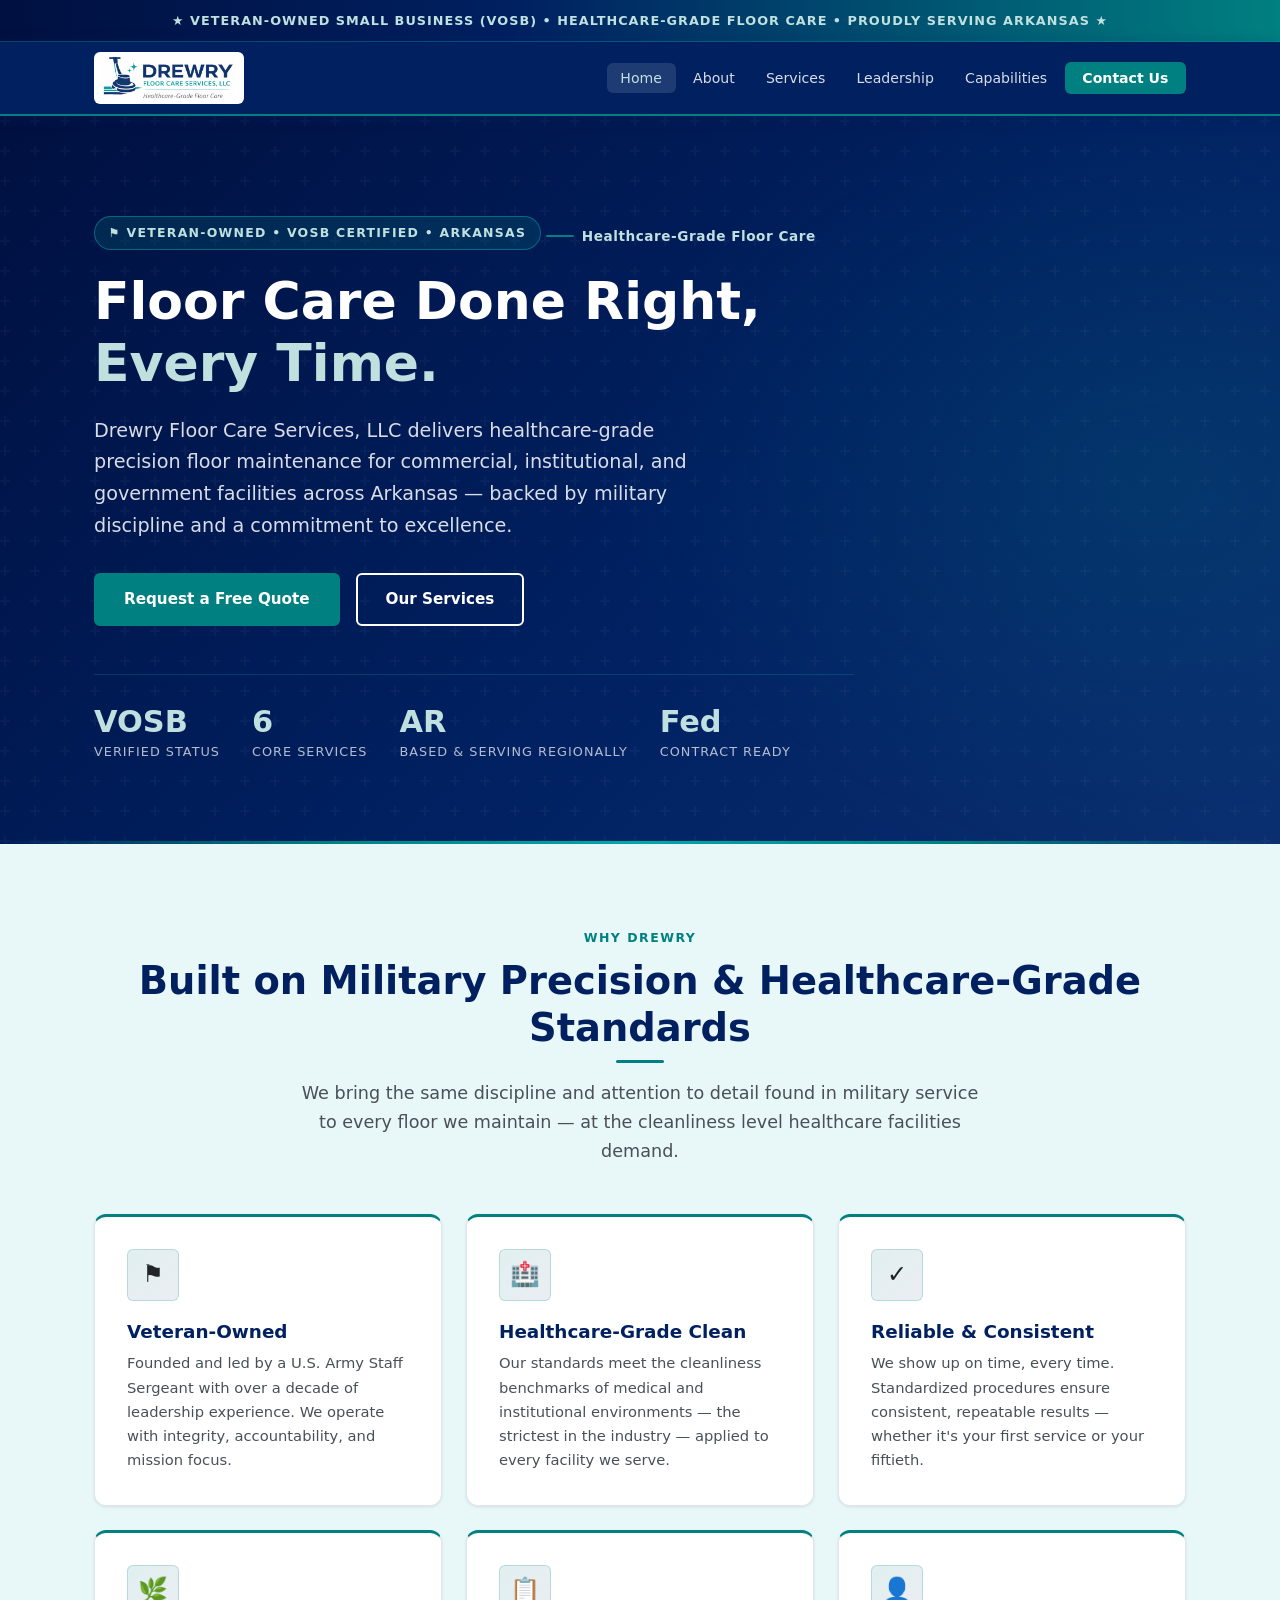
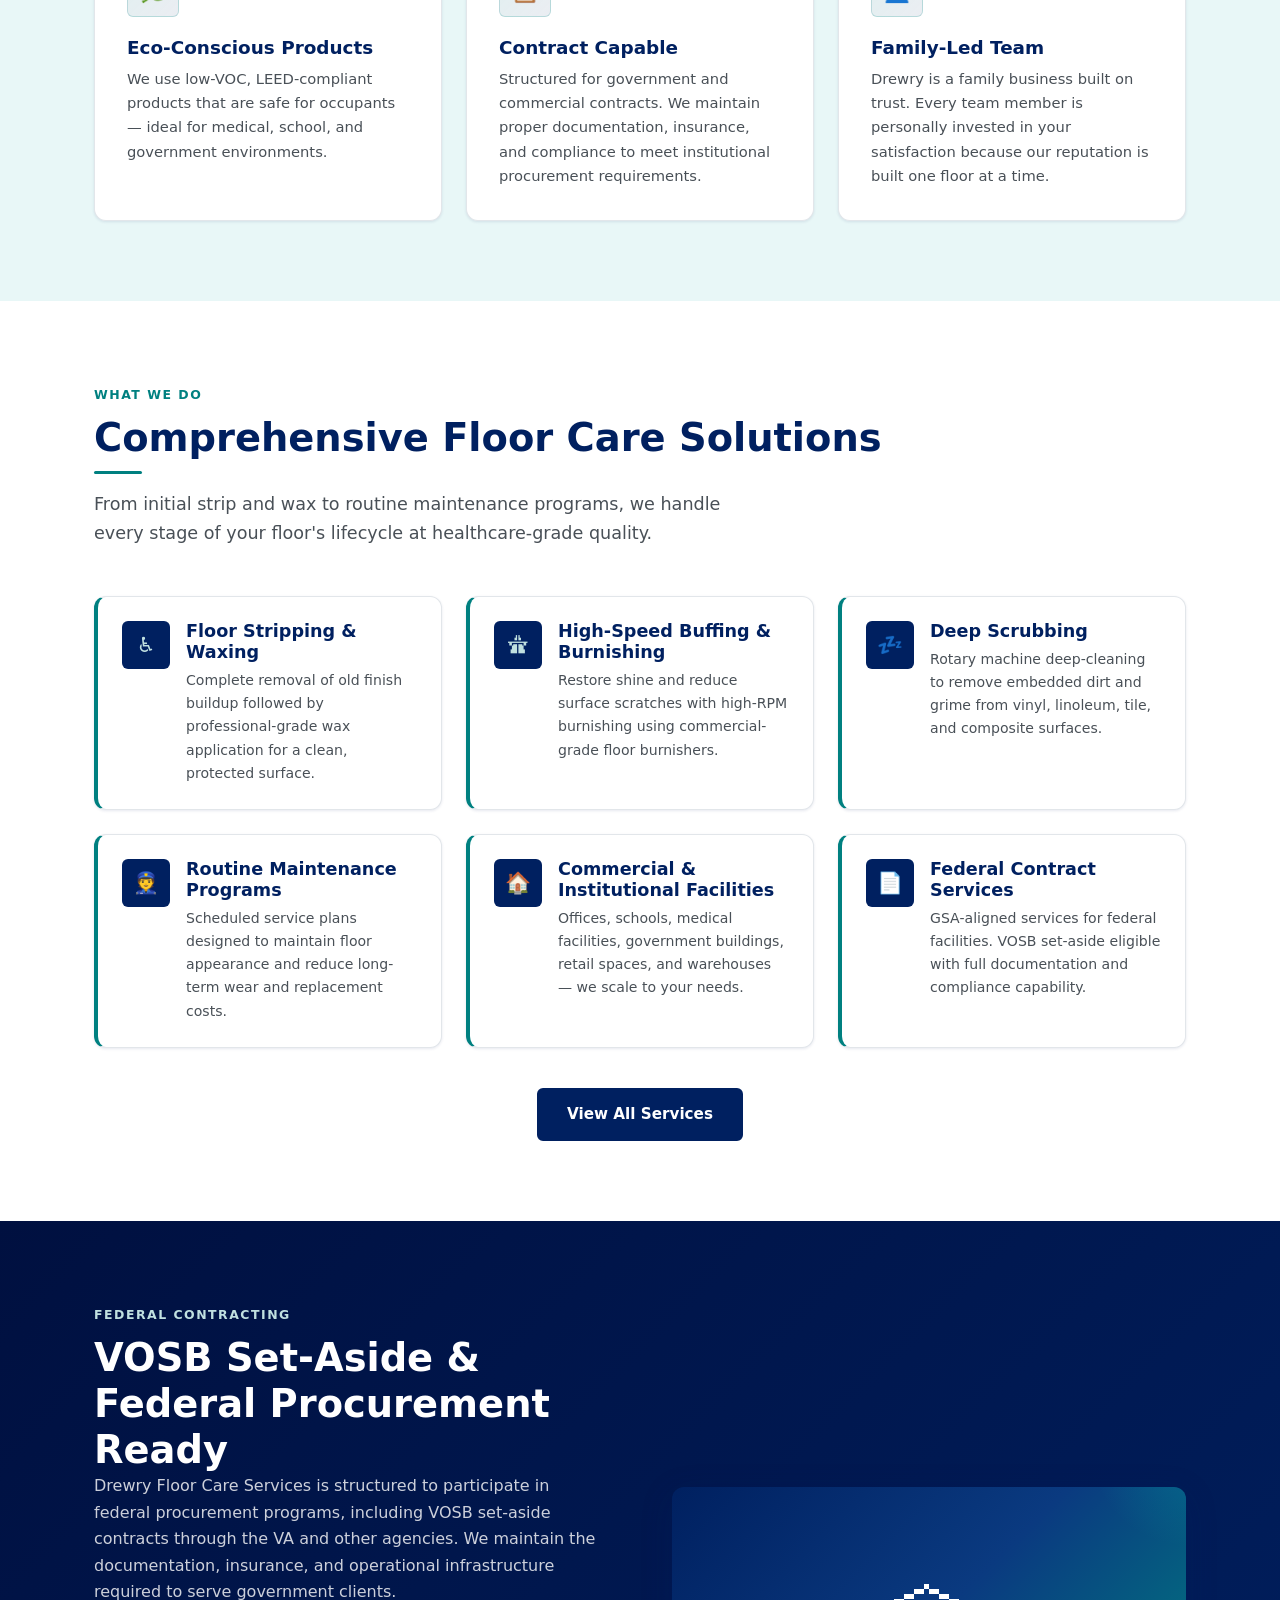
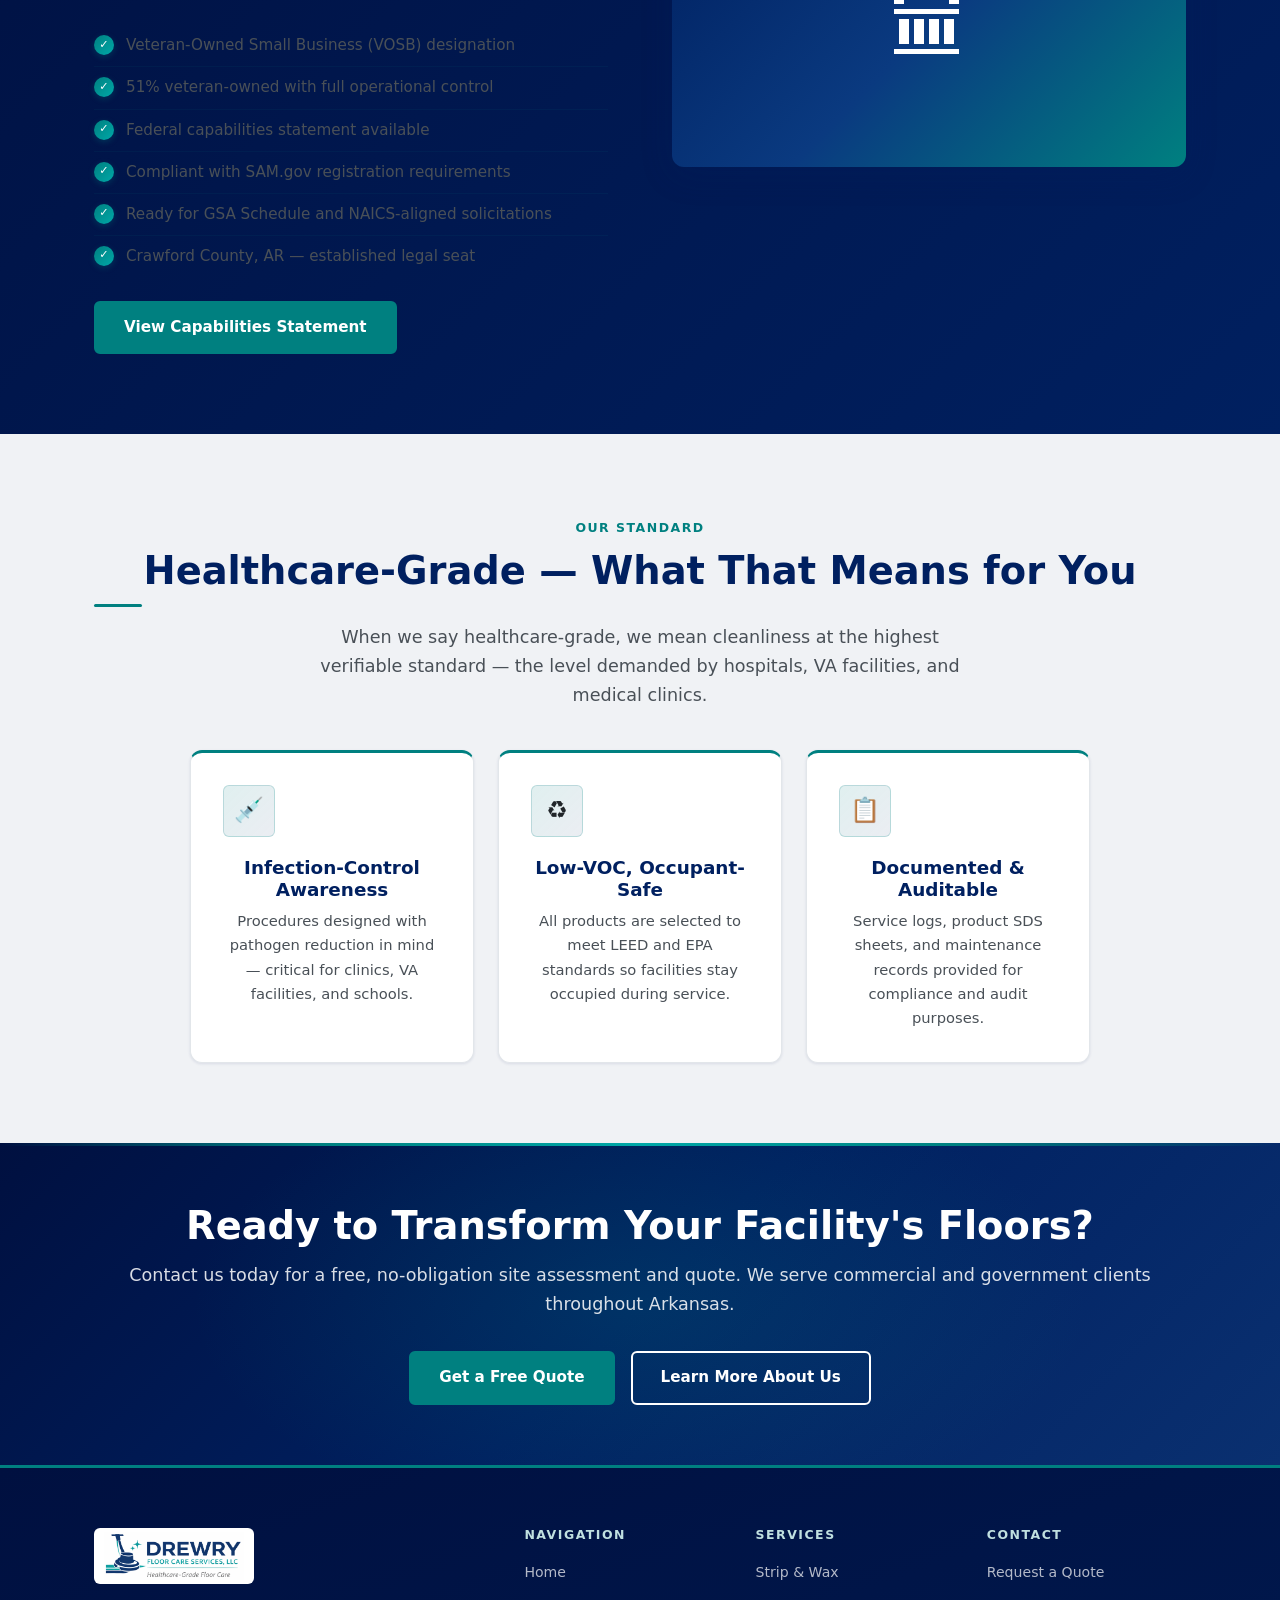
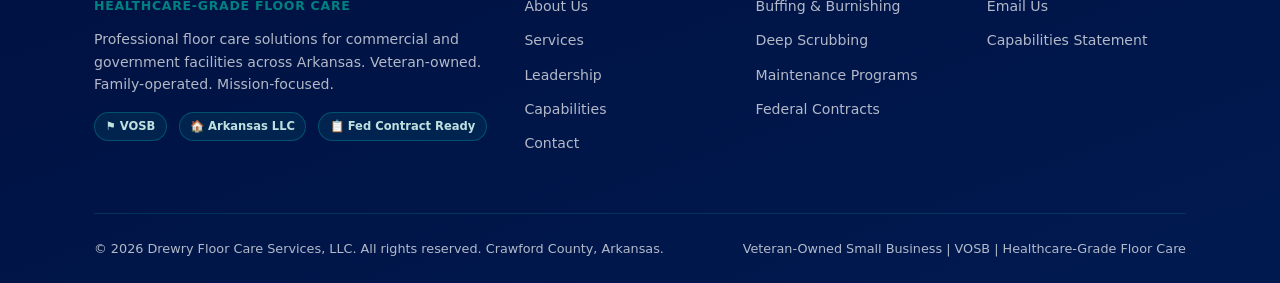
==== index.html @ 9839695a "Add files via upload" ====
<!DOCTYPE html>
<html lang="en">
<head>
  <meta charset="UTF-8" />
  <meta name="viewport" content="width=device-width, initial-scale=1.0" />
  <title>Drewry Floor Care Services, LLC — Healthcare-Grade Floor Care | Arkansas</title>
  <meta name="description" content="Drewry Floor Care Services, LLC provides healthcare-grade commercial floor care in Arkansas. Veteran-Owned Small Business (VOSB). Stripping, waxing, buffing, scrubbing, and more." />
  <meta name="keywords" content="floor care, floor cleaning, commercial floor care, Arkansas, VOSB, veteran owned, healthcare grade floor care, floor stripping, floor waxing, floor buffing" />
  <meta property="og:title" content="Drewry Floor Care Services, LLC — Healthcare-Grade Floor Care" />
  <meta property="og:description" content="Healthcare-grade floor care solutions for commercial and institutional facilities in Arkansas. Veteran-Owned Small Business." />
  <meta property="og:type" content="website" />
  <meta property="og:image" content="logo.png" />
  <link rel="stylesheet" href="styles.css" />
  <link rel="canonical" href="https://drewryfloorcare.github.io/" />
</head>
<body>

<!-- Veteran Strip -->
<div class="vet-strip">
  <p>&#9733; Veteran-Owned Small Business (VOSB) &bull; Healthcare-Grade Floor Care &bull; Proudly Serving Arkansas &#9733;</p>
</div>

<!-- Navigation -->
<nav id="navbar">
  <div class="container nav-inner">
    <a href="index.html" class="nav-brand">
      <img src="logo.png" alt="Drewry Floor Care Services, LLC" class="nav-logo"
           onerror="this.style.display='none'; this.nextElementSibling.style.display='flex';" />
      <span class="nav-brand-text" style="display:none;">
        <span class="brand-name">Drewry Floor Care Services</span>
        <span class="brand-sub">LLC</span>
      </span>
    </a>
    <button class="hamburger" id="hamburger" aria-label="Menu">
      <span></span><span></span><span></span>
    </button>
    <ul class="nav-links" id="nav-links">
      <li><a href="index.html" class="active">Home</a></li>
      <li><a href="about.html">About</a></li>
      <li><a href="services.html">Services</a></li>
      <li><a href="leadership.html">Leadership</a></li>
      <li><a href="capabilities.html">Capabilities</a></li>
      <li><a href="contact.html" class="nav-cta">Contact Us</a></li>
    </ul>
  </div>
</nav>

<!-- Hero -->
<section class="hero">
  <div class="container">
    <div class="hero-content">
      <div class="hero-badge">&#9873; Veteran-Owned &bull; VOSB Certified &bull; Arkansas</div>
      <div class="hero-tagline">Healthcare-Grade Floor Care</div>
      <h1>Floor Care Done Right,<br /><span>Every Time.</span></h1>
      <p class="lead">Drewry Floor Care Services, LLC delivers healthcare-grade precision floor maintenance for commercial, institutional, and government facilities across Arkansas — backed by military discipline and a commitment to excellence.</p>
      <div class="hero-actions">
        <a href="contact.html" class="btn btn-primary">Request a Free Quote</a>
        <a href="services.html" class="btn btn-outline">Our Services</a>
      </div>
      <div class="hero-stats">
        <div class="hero-stat"><strong>VOSB</strong><span>Verified Status</span></div>
        <div class="hero-stat"><strong>6</strong><span>Core Services</span></div>
        <div class="hero-stat"><strong>AR</strong><span>Based &amp; Serving Regionally</span></div>
        <div class="hero-stat"><strong>Fed</strong><span>Contract Ready</span></div>
      </div>
    </div>
  </div>
</section>

<!-- Why Choose Us -->
<section class="section-teal-wash">
  <div class="container">
    <div class="section-header centered">
      <span class="section-label">Why Drewry</span>
      <h2 class="section-title">Built on Military Precision &amp; Healthcare-Grade Standards</h2>
      <p class="section-intro">We bring the same discipline and attention to detail found in military service to every floor we maintain — at the cleanliness level healthcare facilities demand.</p>
    </div>
    <div class="card-grid card-grid-3">
      <div class="card">
        <div class="card-icon">&#9873;</div>
        <h3>Veteran-Owned</h3>
        <p>Founded and led by a U.S. Army Staff Sergeant with over a decade of leadership experience. We operate with integrity, accountability, and mission focus.</p>
      </div>
      <div class="card">
        <div class="card-icon">&#127973;</div>
        <h3>Healthcare-Grade Clean</h3>
        <p>Our standards meet the cleanliness benchmarks of medical and institutional environments — the strictest in the industry — applied to every facility we serve.</p>
      </div>
      <div class="card">
        <div class="card-icon">&#10003;</div>
        <h3>Reliable &amp; Consistent</h3>
        <p>We show up on time, every time. Standardized procedures ensure consistent, repeatable results — whether it's your first service or your fiftieth.</p>
      </div>
      <div class="card">
        <div class="card-icon">&#127807;</div>
        <h3>Eco-Conscious Products</h3>
        <p>We use low-VOC, LEED-compliant products that are safe for occupants — ideal for medical, school, and government environments.</p>
      </div>
      <div class="card">
        <div class="card-icon">&#128203;</div>
        <h3>Contract Capable</h3>
        <p>Structured for government and commercial contracts. We maintain proper documentation, insurance, and compliance to meet institutional procurement requirements.</p>
      </div>
      <div class="card">
        <div class="card-icon">&#128100;</div>
        <h3>Family-Led Team</h3>
        <p>Drewry is a family business built on trust. Every team member is personally invested in your satisfaction because our reputation is built one floor at a time.</p>
      </div>
    </div>
  </div>
</section>

<!-- Services Preview -->
<section>
  <div class="container">
    <div class="section-header">
      <span class="section-label">What We Do</span>
      <h2 class="section-title">Comprehensive Floor Care Solutions</h2>
      <p class="section-intro">From initial strip and wax to routine maintenance programs, we handle every stage of your floor's lifecycle at healthcare-grade quality.</p>
    </div>
    <div class="services-list">
      <div class="service-item">
        <div class="service-icon">&#9855;</div>
        <div class="service-body">
          <h4>Floor Stripping &amp; Waxing</h4>
          <p>Complete removal of old finish buildup followed by professional-grade wax application for a clean, protected surface.</p>
        </div>
      </div>
      <div class="service-item">
        <div class="service-icon">&#128739;</div>
        <div class="service-body">
          <h4>High-Speed Buffing &amp; Burnishing</h4>
          <p>Restore shine and reduce surface scratches with high-RPM burnishing using commercial-grade floor burnishers.</p>
        </div>
      </div>
      <div class="service-item">
        <div class="service-icon">&#128164;</div>
        <div class="service-body">
          <h4>Deep Scrubbing</h4>
          <p>Rotary machine deep-cleaning to remove embedded dirt and grime from vinyl, linoleum, tile, and composite surfaces.</p>
        </div>
      </div>
      <div class="service-item">
        <div class="service-icon">&#128110;</div>
        <div class="service-body">
          <h4>Routine Maintenance Programs</h4>
          <p>Scheduled service plans designed to maintain floor appearance and reduce long-term wear and replacement costs.</p>
        </div>
      </div>
      <div class="service-item">
        <div class="service-icon">&#127968;</div>
        <div class="service-body">
          <h4>Commercial &amp; Institutional Facilities</h4>
          <p>Offices, schools, medical facilities, government buildings, retail spaces, and warehouses — we scale to your needs.</p>
        </div>
      </div>
      <div class="service-item">
        <div class="service-icon">&#128196;</div>
        <div class="service-body">
          <h4>Federal Contract Services</h4>
          <p>GSA-aligned services for federal facilities. VOSB set-aside eligible with full documentation and compliance capability.</p>
        </div>
      </div>
    </div>
    <div style="text-align:center; margin-top: 2.5rem;">
      <a href="services.html" class="btn btn-navy">View All Services</a>
    </div>
  </div>
</section>

<!-- Feature: VOSB / Federal -->
<section class="section-dark">
  <div class="container">
    <div class="feature-row">
      <div>
        <span class="section-label">Federal Contracting</span>
        <h2>VOSB Set-Aside &amp; Federal Procurement Ready</h2>
        <p>Drewry Floor Care Services is structured to participate in federal procurement programs, including VOSB set-aside contracts through the VA and other agencies. We maintain the documentation, insurance, and operational infrastructure required to serve government clients.</p>
        <ul class="feature-list">
          <li>Veteran-Owned Small Business (VOSB) designation</li>
          <li>51% veteran-owned with full operational control</li>
          <li>Federal capabilities statement available</li>
          <li>Compliant with SAM.gov registration requirements</li>
          <li>Ready for GSA Schedule and NAICS-aligned solicitations</li>
          <li>Crawford County, AR — established legal seat</li>
        </ul>
        <div style="margin-top: 1.5rem;">
          <a href="capabilities.html" class="btn btn-primary">View Capabilities Statement</a>
        </div>
      </div>
      <div class="feature-visual">&#127963;</div>
    </div>
  </div>
</section>

<!-- Healthcare Badge Section -->
<section class="section-gray">
  <div class="container" style="text-align:center;">
    <span class="section-label">Our Standard</span>
    <h2 class="section-title" style="margin-bottom:1rem;">Healthcare-Grade — What That Means for You</h2>
    <p class="section-intro" style="margin:0 auto 2.5rem;">When we say healthcare-grade, we mean cleanliness at the highest verifiable standard — the level demanded by hospitals, VA facilities, and medical clinics.</p>
    <div class="card-grid card-grid-3" style="max-width:900px;margin:0 auto;">
      <div class="card">
        <div class="card-icon">&#128137;</div>
        <h3>Infection-Control Awareness</h3>
        <p>Procedures designed with pathogen reduction in mind — critical for clinics, VA facilities, and schools.</p>
      </div>
      <div class="card">
        <div class="card-icon">&#9851;</div>
        <h3>Low-VOC, Occupant-Safe</h3>
        <p>All products are selected to meet LEED and EPA standards so facilities stay occupied during service.</p>
      </div>
      <div class="card">
        <div class="card-icon">&#128203;</div>
        <h3>Documented &amp; Auditable</h3>
        <p>Service logs, product SDS sheets, and maintenance records provided for compliance and audit purposes.</p>
      </div>
    </div>
  </div>
</section>

<!-- Callout -->
<div class="callout">
  <div class="container">
    <h2>Ready to Transform Your Facility's Floors?</h2>
    <p>Contact us today for a free, no-obligation site assessment and quote. We serve commercial and government clients throughout Arkansas.</p>
    <div class="callout-actions">
      <a href="contact.html" class="btn btn-primary">Get a Free Quote</a>
      <a href="about.html" class="btn btn-outline">Learn More About Us</a>
    </div>
  </div>
</div>

<!-- Footer -->
<footer>
  <div class="container">
    <div class="footer-grid">
      <div class="footer-brand">
        <img src="logo.png" alt="Drewry Floor Care Services, LLC" style="height:56px;width:auto;background:#fff;border-radius:6px;padding:4px 10px;margin-bottom:.75rem;"
             onerror="this.style.display='none';" />
        <div class="footer-tagline">Healthcare-Grade Floor Care</div>
        <p>Professional floor care solutions for commercial and government facilities across Arkansas. Veteran-owned. Family-operated. Mission-focused.</p>
        <div style="margin-top:1rem;" class="footer-badges">
          <span class="footer-badge">&#9873; VOSB</span>
          <span class="footer-badge">&#127968; Arkansas LLC</span>
          <span class="footer-badge">&#128203; Fed Contract Ready</span>
        </div>
      </div>
      <div class="footer-col">
        <h4>Navigation</h4>
        <ul>
          <li><a href="index.html">Home</a></li>
          <li><a href="about.html">About Us</a></li>
          <li><a href="services.html">Services</a></li>
          <li><a href="leadership.html">Leadership</a></li>
          <li><a href="capabilities.html">Capabilities</a></li>
          <li><a href="contact.html">Contact</a></li>
        </ul>
      </div>
      <div class="footer-col">
        <h4>Services</h4>
        <ul>
          <li><a href="services.html">Strip &amp; Wax</a></li>
          <li><a href="services.html">Buffing &amp; Burnishing</a></li>
          <li><a href="services.html">Deep Scrubbing</a></li>
          <li><a href="services.html">Maintenance Programs</a></li>
          <li><a href="services.html">Federal Contracts</a></li>
        </ul>
      </div>
      <div class="footer-col">
        <h4>Contact</h4>
        <ul>
          <li><a href="contact.html">Request a Quote</a></li>
          <li><a href="contact.html">Email Us</a></li>
          <li><a href="capabilities.html">Capabilities Statement</a></li>
        </ul>
      </div>
    </div>
    <div class="footer-bottom">
      <span>&copy; 2026 Drewry Floor Care Services, LLC. All rights reserved. Crawford County, Arkansas.</span>
      <span>Veteran-Owned Small Business | VOSB | Healthcare-Grade Floor Care</span>
    </div>
  </div>
</footer>

<script>
  const hamburger = document.getElementById('hamburger');
  const navLinks  = document.getElementById('nav-links');
  hamburger.addEventListener('click', () => {
    hamburger.classList.toggle('open');
    navLinks.classList.toggle('open');
  });
</script>
</body>
</html>
---- styles.css ----
/* ============================================================
   Drewry Floor Care Services, LLC — Global Stylesheet
   Brand palette extracted from official logo:
     Primary Blue:  #002060  (dominant, 58.6%)
     Teal Accent:   #008080  (accent)
     Teal Bright:   #00a8a8  (highlights/hover)
     Light Teal:    #c0e0e0  (glow/background)
   GitHub Pages Ready
   ============================================================ */

/* ---------- Reset & Base ---------- */
*, *::before, *::after { box-sizing: border-box; margin: 0; padding: 0; }

:root {
  --blue:          #002060;
  --blue-dark:     #001040;
  --blue-mid:      #0a3280;
  --teal:          #008080;
  --teal-bright:   #00a8a8;
  --teal-light:    #c0e0e0;
  --teal-ultra:    #e8f7f7;
  --white:         #ffffff;
  --gray-50:       #f8f9fa;
  --gray-100:      #f0f2f5;
  --gray-200:      #e2e6ea;
  --gray-500:      #6c757d;
  --gray-700:      #495057;
  --gray-900:      #212529;
  --font-main:     'Segoe UI', system-ui, -apple-system, sans-serif;
  --shadow-sm:     0 1px 3px rgba(0,32,96,.10);
  --shadow-md:     0 4px 16px rgba(0,32,96,.14);
  --shadow-lg:     0 8px 32px rgba(0,32,96,.20);
  --shadow-teal:   0 4px 20px rgba(0,128,128,.25);
  --radius:        6px;
  --radius-lg:     12px;
  --transition:    .25s ease;
}

html { scroll-behavior: smooth; font-size: 16px; }

body {
  font-family: var(--font-main);
  color: var(--gray-900);
  background: var(--white);
  line-height: 1.65;
}

img { max-width: 100%; height: auto; display: block; }
a { color: var(--blue); text-decoration: none; transition: color var(--transition); }
a:hover { color: var(--teal); }
ul { list-style: none; }

.container {
  width: 100%;
  max-width: 1140px;
  margin: 0 auto;
  padding: 0 24px;
}

/* ---------- Typography ---------- */
h1, h2, h3, h4 { font-weight: 700; line-height: 1.2; color: var(--blue); }
h1 { font-size: clamp(2rem, 5vw, 3.25rem); }
h2 { font-size: clamp(1.6rem, 3.5vw, 2.4rem); }
h3 { font-size: clamp(1.15rem, 2.5vw, 1.5rem); }
h4 { font-size: 1.1rem; }
p  { margin-bottom: 1rem; }
p:last-child { margin-bottom: 0; }

.section-label {
  display: inline-block;
  font-size: .78rem;
  font-weight: 700;
  letter-spacing: .12em;
  text-transform: uppercase;
  color: var(--teal);
  margin-bottom: .6rem;
}
.section-title { margin-bottom: 1rem; }
.section-intro { font-size: 1.1rem; color: var(--gray-700); max-width: 680px; }

/* ---------- Buttons ---------- */
.btn {
  display: inline-flex;
  align-items: center;
  gap: .5rem;
  padding: .75rem 1.75rem;
  border-radius: var(--radius);
  font-size: .95rem;
  font-weight: 600;
  cursor: pointer;
  transition: background var(--transition), color var(--transition), transform var(--transition), box-shadow var(--transition);
  border: 2px solid transparent;
  text-decoration: none;
}
.btn-primary { background: var(--teal); color: var(--white); border-color: var(--teal); }
.btn-primary:hover { background: var(--teal-bright); color: var(--white); transform: translateY(-2px); box-shadow: var(--shadow-teal); }
.btn-outline { background: transparent; color: var(--white); border-color: var(--white); }
.btn-outline:hover { background: var(--white); color: var(--blue); transform: translateY(-2px); }
.btn-navy { background: var(--blue); color: var(--white); border-color: var(--blue); }
.btn-navy:hover { background: var(--blue-mid); color: var(--white); transform: translateY(-2px); box-shadow: var(--shadow-md); }

/* ---------- Navigation ---------- */
#navbar {
  position: sticky;
  top: 0;
  z-index: 1000;
  background: var(--blue);
  box-shadow: 0 2px 12px rgba(0,32,96,.35);
  border-bottom: 2px solid var(--teal);
}
.nav-inner {
  display: flex;
  align-items: center;
  justify-content: space-between;
  height: 72px;
  gap: 1.5rem;
}
.nav-brand { display: flex; align-items: center; flex-shrink: 0; text-decoration: none; }
.nav-logo {
  height: 52px;
  width: auto;
  object-fit: contain;
  display: block;
  background: #fff;
  border-radius: 6px;
  padding: 3px 8px;
}
.nav-brand-text { display: flex; flex-direction: column; line-height: 1.15; }
.nav-brand-text .brand-name { font-size: 1.05rem; font-weight: 700; color: var(--white); white-space: nowrap; }
.nav-brand-text .brand-sub { font-size: .68rem; font-weight: 600; letter-spacing: .1em; text-transform: uppercase; color: var(--teal-light); }

.nav-links { display: flex; align-items: center; gap: .25rem; }
.nav-links a {
  padding: .45rem .85rem;
  color: rgba(255,255,255,.85);
  font-size: .88rem;
  font-weight: 500;
  border-radius: var(--radius);
  transition: background var(--transition), color var(--transition);
  white-space: nowrap;
}
.nav-links a:hover, .nav-links a.active { color: var(--white); background: rgba(255,255,255,.12); }
.nav-links a.active { color: var(--teal-light); }

.nav-cta {
  padding: .5rem 1.1rem !important;
  background: var(--teal) !important;
  color: var(--white) !important;
  font-weight: 700 !important;
  border-radius: var(--radius) !important;
}
.nav-cta:hover { background: var(--teal-bright) !important; color: var(--white) !important; }

.hamburger { display: none; flex-direction: column; gap: 5px; cursor: pointer; padding: 8px; background: none; border: none; }
.hamburger span { display: block; width: 24px; height: 2px; background: var(--white); border-radius: 2px; transition: transform var(--transition), opacity var(--transition); }
.hamburger.open span:nth-child(1) { transform: translateY(7px) rotate(45deg); }
.hamburger.open span:nth-child(2) { opacity: 0; }
.hamburger.open span:nth-child(3) { transform: translateY(-7px) rotate(-45deg); }

/* ---------- Hero ---------- */
.hero {
  position: relative;
  background: linear-gradient(135deg, var(--blue-dark) 0%, var(--blue) 55%, #0a2d70 100%);
  color: var(--white);
  padding: 100px 0 80px;
  overflow: hidden;
}
.hero::before {
  content: '';
  position: absolute;
  inset: 0;
  background:
    radial-gradient(ellipse 60% 80% at 90% 50%, rgba(0,128,128,.18) 0%, transparent 70%),
    url("data:image/svg+xml,%3Csvg width='60' height='60' viewBox='0 0 60 60' xmlns='http://www.w3.org/2000/svg'%3E%3Cg fill='none' fill-rule='evenodd'%3E%3Cg fill='%23ffffff' fill-opacity='0.03'%3E%3Cpath d='M36 34v-4h-2v4h-4v2h4v4h2v-4h4v-2h-4zm0-30V0h-2v4h-4v2h4v4h2V6h4V4h-4zM6 34v-4H4v4H0v2h4v4h2v-4h4v-2H6zM6 4V0H4v4H0v2h4v4h2V6h4V4H6z'/%3E%3C/g%3E%3C/g%3E%3C/svg%3E");
  pointer-events: none;
}
.hero::after {
  content: '';
  position: absolute;
  bottom: 0; left: 0; right: 0;
  height: 3px;
  background: linear-gradient(90deg, transparent, var(--teal), var(--teal-bright), var(--teal), transparent);
}
.hero-content { position: relative; z-index: 1; max-width: 760px; }
.hero-badge {
  display: inline-flex;
  align-items: center;
  gap: .5rem;
  background: rgba(0,128,128,.2);
  border: 1px solid rgba(0,168,168,.5);
  color: var(--teal-light);
  font-size: .78rem;
  font-weight: 700;
  letter-spacing: .1em;
  text-transform: uppercase;
  padding: .35rem .85rem;
  border-radius: 100px;
  margin-bottom: 1.25rem;
}
.hero h1 { color: var(--white); margin-bottom: 1.25rem; }
.hero h1 span { color: var(--teal-light); }
.hero .lead { font-size: clamp(1rem, 2vw, 1.2rem); color: rgba(255,255,255,.85); max-width: 620px; margin-bottom: 2rem; }
.hero-tagline {
  display: inline-flex;
  align-items: center;
  gap: .5rem;
  font-size: .85rem;
  font-weight: 600;
  color: var(--teal-light);
  margin-bottom: 1.25rem;
  letter-spacing: .04em;
}
.hero-tagline::before { content: ''; display: inline-block; width: 28px; height: 2px; background: var(--teal); border-radius: 2px; }
.hero-actions { display: flex; flex-wrap: wrap; gap: 1rem; }
.hero-stats { display: flex; flex-wrap: wrap; gap: 2rem; margin-top: 3rem; padding-top: 2rem; border-top: 1px solid rgba(0,168,168,.25); }
.hero-stat strong { display: block; font-size: 1.9rem; font-weight: 800; color: var(--teal-light); line-height: 1; }
.hero-stat span { font-size: .8rem; color: rgba(255,255,255,.7); text-transform: uppercase; letter-spacing: .08em; }

/* ---------- Veteran Banner Strip ---------- */
.vet-strip {
  background: linear-gradient(90deg, var(--blue-dark), var(--blue) 40%, var(--teal) 100%);
  padding: 10px 0;
  text-align: center;
  border-bottom: 1px solid rgba(0,168,168,.4);
}
.vet-strip p { font-size: .8rem; font-weight: 700; letter-spacing: .08em; text-transform: uppercase; color: var(--teal-light); margin: 0; }

/* ---------- Sections ---------- */
section { padding: 80px 0; }

.section-dark { background: linear-gradient(135deg, var(--blue-dark) 0%, var(--blue) 100%); color: var(--white); }
.section-dark h2, .section-dark h3, .section-dark h4 { color: var(--white); }
.section-dark .section-intro { color: rgba(255,255,255,.8); }
.section-dark p { color: rgba(255,255,255,.8); }
.section-dark .section-label { color: var(--teal-light); }
.section-gray { background: var(--gray-100); }
.section-teal-wash { background: var(--teal-ultra); }

.section-header { margin-bottom: 3rem; }
.section-header.centered { text-align: center; }
.section-header.centered .section-intro { margin: 0 auto; }

.section-label + .section-title::after {
  content: '';
  display: block;
  width: 48px;
  height: 3px;
  background: var(--teal);
  border-radius: 2px;
  margin-top: .6rem;
}
.section-header.centered .section-label + .section-title::after { margin: .6rem auto 0; }

/* ---------- Cards ---------- */
.card-grid { display: grid; gap: 1.5rem; }
.card-grid-3 { grid-template-columns: repeat(auto-fit, minmax(280px, 1fr)); }
.card-grid-2 { grid-template-columns: repeat(auto-fit, minmax(340px, 1fr)); }
.card-grid-4 { grid-template-columns: repeat(auto-fit, minmax(220px, 1fr)); }

.card {
  background: var(--white);
  border-radius: var(--radius-lg);
  padding: 2rem;
  box-shadow: var(--shadow-sm);
  border: 1px solid var(--gray-200);
  border-top: 3px solid var(--teal);
  transition: transform var(--transition), box-shadow var(--transition);
}
.card:hover { transform: translateY(-4px); box-shadow: var(--shadow-md); }
.card-icon {
  width: 52px; height: 52px;
  background: linear-gradient(135deg, rgba(0,128,128,.12) 0%, rgba(0,32,96,.08) 100%);
  border: 1px solid rgba(0,128,128,.2);
  border-radius: var(--radius);
  display: flex; align-items: center; justify-content: center;
  margin-bottom: 1.25rem; font-size: 1.5rem;
}
.card h3 { margin-bottom: .5rem; font-size: 1.15rem; color: var(--blue); }
.card p { font-size: .92rem; color: var(--gray-700); }

/* ---------- Services List ---------- */
.services-list { display: grid; grid-template-columns: repeat(auto-fit, minmax(300px, 1fr)); gap: 1.5rem; }
.service-item {
  display: flex; gap: 1rem; padding: 1.5rem;
  background: var(--white); border-radius: var(--radius-lg);
  border: 1px solid var(--gray-200); border-left: 4px solid var(--teal);
  box-shadow: var(--shadow-sm);
  transition: transform var(--transition), box-shadow var(--transition);
}
.service-item:hover { transform: translateY(-3px); box-shadow: var(--shadow-md); }
.service-icon {
  flex-shrink: 0; width: 48px; height: 48px;
  background: var(--blue); border-radius: var(--radius);
  display: flex; align-items: center; justify-content: center;
  color: var(--teal-light); font-size: 1.3rem;
}
.service-body h4 { color: var(--blue); margin-bottom: .35rem; }
.service-body p { font-size: .88rem; color: var(--gray-700); margin: 0; }

/* ---------- Leadership ---------- */
.leader-card {
  background: var(--white); border-radius: var(--radius-lg); padding: 2rem;
  border: 1px solid var(--gray-200); border-top: 3px solid var(--teal);
  box-shadow: var(--shadow-sm); text-align: center;
  transition: transform var(--transition), box-shadow var(--transition);
}
.leader-card:hover { transform: translateY(-4px); box-shadow: var(--shadow-md); }
.leader-avatar {
  width: 96px; height: 96px;
  background: linear-gradient(135deg, var(--blue) 0%, var(--teal) 100%);
  border-radius: 50%; margin: 0 auto 1.25rem;
  display: flex; align-items: center; justify-content: center;
  font-size: 2rem; font-weight: 700; color: var(--teal-light);
  border: 3px solid var(--teal); box-shadow: 0 0 0 4px rgba(0,128,128,.15);
}
.leader-card h3 { margin-bottom: .25rem; color: var(--blue); }
.leader-title { font-size: .82rem; font-weight: 600; color: var(--teal); text-transform: uppercase; letter-spacing: .08em; margin-bottom: .75rem; }
.leader-card p { font-size: .9rem; color: var(--gray-700); text-align: left; }
.leader-tags { display: flex; flex-wrap: wrap; gap: .5rem; margin-top: 1rem; justify-content: center; }
.leader-tag {
  font-size: .72rem; font-weight: 600; padding: .25rem .65rem;
  background: rgba(0,128,128,.08); border: 1px solid rgba(0,128,128,.2);
  border-radius: 100px; color: var(--blue);
}

/* ---------- Feature Rows ---------- */
.feature-row { display: grid; grid-template-columns: 1fr 1fr; gap: 4rem; align-items: center; }
.feature-row.reverse { direction: rtl; }
.feature-row.reverse > * { direction: ltr; }
.feature-visual {
  background: linear-gradient(135deg, var(--blue) 0%, #0a3a80 50%, var(--teal) 100%);
  border-radius: var(--radius-lg); padding: 3rem;
  display: flex; align-items: center; justify-content: center;
  min-height: 280px; font-size: 5rem;
  box-shadow: var(--shadow-lg); position: relative; overflow: hidden;
}
.feature-visual::after {
  content: ''; position: absolute; top: -50%; right: -20%;
  width: 200px; height: 200px; border-radius: 50%;
  background: radial-gradient(circle, rgba(0,168,168,.3) 0%, transparent 70%);
}
.feature-list { list-style: none; margin-top: 1.25rem; }
.feature-list li {
  display: flex; align-items: flex-start; gap: .75rem;
  padding: .5rem 0; font-size: .95rem; color: var(--gray-700);
  border-bottom: 1px solid rgba(0,128,128,.08);
}
.feature-list li:last-child { border-bottom: none; }
.feature-list li::before {
  content: '✓'; flex-shrink: 0; width: 20px; height: 20px;
  background: linear-gradient(135deg, var(--teal), var(--teal-bright));
  color: var(--white); border-radius: 50%; font-size: .7rem; font-weight: 700;
  display: flex; align-items: center; justify-content: center;
  margin-top: 2px; box-shadow: 0 2px 6px rgba(0,128,128,.3);
}

/* ---------- Callout ---------- */
.callout {
  background: linear-gradient(135deg, var(--blue-dark) 0%, var(--blue) 50%, #0a3070 100%);
  color: var(--white); padding: 60px 0; text-align: center;
  position: relative; overflow: hidden;
}
.callout::before {
  content: ''; position: absolute; inset: 0;
  background: radial-gradient(ellipse 50% 100% at 50% 50%, rgba(0,128,128,.2) 0%, transparent 70%);
}
.callout::after {
  content: ''; position: absolute; top: 0; left: 0; right: 0; height: 3px;
  background: linear-gradient(90deg, transparent, var(--teal), var(--teal-bright), var(--teal), transparent);
}
.callout > .container { position: relative; z-index: 1; }
.callout h2 { color: var(--white); margin-bottom: .75rem; }
.callout p { color: rgba(255,255,255,.85); font-size: 1.1rem; margin-bottom: 2rem; }
.callout-actions { display: flex; gap: 1rem; justify-content: center; flex-wrap: wrap; }

/* ---------- Capabilities ---------- */
.cap-section {
  background: var(--white); border: 1px solid var(--gray-200);
  border-radius: var(--radius-lg); padding: 2rem; margin-bottom: 1.5rem;
}
.cap-section h3 { color: var(--blue); border-bottom: 2px solid var(--teal); padding-bottom: .5rem; margin-bottom: 1rem; }
.cap-table { width: 100%; border-collapse: collapse; font-size: .92rem; }
.cap-table th { background: var(--blue); color: var(--white); padding: .6rem 1rem; text-align: left; font-size: .8rem; letter-spacing: .06em; text-transform: uppercase; }
.cap-table td { padding: .65rem 1rem; border-bottom: 1px solid var(--gray-200); color: var(--gray-700); }
.cap-table tr:last-child td { border-bottom: none; }
.cap-table tr:nth-child(even) td { background: rgba(0,128,128,.04); }

/* ---------- Contact ---------- */
.contact-grid { display: grid; grid-template-columns: 1fr 1.6fr; gap: 3rem; align-items: start; }
.contact-info-block {
  background: linear-gradient(160deg, var(--blue) 0%, #0a3580 100%);
  color: var(--white); border-radius: var(--radius-lg); padding: 2.5rem; border-top: 4px solid var(--teal);
}
.contact-info-block h3 { color: var(--white); margin-bottom: 1.5rem; }
.contact-item { display: flex; gap: 1rem; margin-bottom: 1.5rem; align-items: flex-start; }
.contact-item-icon {
  width: 40px; height: 40px; background: rgba(0,128,128,.2);
  border: 1px solid rgba(0,168,168,.4); border-radius: var(--radius);
  display: flex; align-items: center; justify-content: center; font-size: 1.1rem; flex-shrink: 0;
}
.contact-item-body strong { display: block; color: var(--teal-light); font-size: .8rem; letter-spacing: .08em; text-transform: uppercase; margin-bottom: .2rem; }
.contact-item-body span { font-size: .95rem; color: rgba(255,255,255,.85); }
.contact-form {
  background: var(--white); border: 1px solid var(--gray-200);
  border-top: 4px solid var(--teal); border-radius: var(--radius-lg);
  padding: 2.5rem; box-shadow: var(--shadow-sm);
}
.contact-form h3 { margin-bottom: 1.5rem; color: var(--blue); }
.form-group { margin-bottom: 1.25rem; }
.form-row { display: grid; grid-template-columns: 1fr 1fr; gap: 1rem; }
.form-group label { display: block; font-size: .85rem; font-weight: 600; color: var(--blue); margin-bottom: .4rem; }
.form-group input, .form-group select, .form-group textarea {
  width: 100%; padding: .75rem 1rem; border: 1px solid var(--gray-200);
  border-radius: var(--radius); font-family: var(--font-main); font-size: .95rem;
  color: var(--gray-900); background: var(--gray-50);
  transition: border-color var(--transition), box-shadow var(--transition); outline: none;
}
.form-group input:focus, .form-group select:focus, .form-group textarea:focus {
  border-color: var(--teal); box-shadow: 0 0 0 3px rgba(0,128,128,.12); background: var(--white);
}
.form-group textarea { resize: vertical; min-height: 120px; }

/* ---------- Footer ---------- */
footer {
  background: linear-gradient(160deg, var(--blue-dark) 0%, #001a50 100%);
  color: rgba(255,255,255,.7); padding: 60px 0 24px; border-top: 3px solid var(--teal);
}
.footer-grid { display: grid; grid-template-columns: 2fr 1fr 1fr 1fr; gap: 2rem; margin-bottom: 3rem; }
.footer-brand .brand-name { font-size: 1.05rem; font-weight: 700; color: var(--white); }
.footer-brand .brand-sub { font-size: .7rem; font-weight: 600; letter-spacing: .1em; text-transform: uppercase; color: var(--teal-light); margin-bottom: .75rem; }
.footer-tagline { font-size: .78rem; color: var(--teal); font-weight: 600; letter-spacing: .06em; text-transform: uppercase; margin-bottom: .5rem; }
.footer-brand p { font-size: .88rem; line-height: 1.6; margin-top: .75rem; }
.footer-col h4 { font-size: .78rem; font-weight: 700; letter-spacing: .12em; text-transform: uppercase; color: var(--teal-light); margin-bottom: 1rem; }
.footer-col ul li { margin-bottom: .5rem; }
.footer-col ul li a { font-size: .88rem; color: rgba(255,255,255,.7); }
.footer-col ul li a:hover { color: var(--teal-light); }
.footer-bottom {
  display: flex; justify-content: space-between; align-items: center;
  padding-top: 1.5rem; border-top: 1px solid rgba(0,168,168,.2);
  font-size: .8rem; flex-wrap: wrap; gap: .5rem;
}
.footer-badges { display: flex; gap: .75rem; flex-wrap: wrap; }
.footer-badge {
  display: inline-flex; align-items: center; gap: .35rem;
  font-size: .72rem; font-weight: 600; padding: .25rem .65rem;
  background: rgba(0,128,128,.15); border: 1px solid rgba(0,168,168,.35);
  border-radius: 100px; color: var(--teal-light);
}

/* ---------- Page Hero ---------- */
.page-hero {
  background: linear-gradient(135deg, var(--blue-dark) 0%, var(--blue) 60%, #0a3580 100%);
  color: var(--white); padding: 64px 0; position: relative; overflow: hidden;
}
.page-hero::after {
  content: ''; position: absolute; bottom: 0; left: 0; right: 0; height: 3px;
  background: linear-gradient(90deg, transparent, var(--teal), var(--teal-bright), var(--teal), transparent);
}
.page-hero h1 { color: var(--white); margin-bottom: .5rem; }
.page-hero p { color: rgba(255,255,255,.82); font-size: 1.1rem; max-width: 600px; }
.breadcrumb { display: flex; gap: .5rem; align-items: center; font-size: .8rem; color: rgba(255,255,255,.6); margin-bottom: 1rem; }
.breadcrumb a { color: var(--teal-light); }
.breadcrumb span { color: rgba(255,255,255,.4); }

/* ---------- Values Grid ---------- */
.values-grid { display: grid; grid-template-columns: repeat(auto-fit, minmax(200px, 1fr)); gap: 1.5rem; margin-top: 2rem; }
.value-card {
  text-align: center; padding: 2rem 1.5rem;
  background: rgba(255,255,255,.06); border: 1px solid rgba(0,168,168,.2);
  border-top: 2px solid var(--teal); border-radius: var(--radius-lg);
  transition: transform var(--transition), background var(--transition);
}
.value-card:hover { transform: translateY(-4px); background: rgba(0,128,128,.1); }
.value-icon { font-size: 2.2rem; margin-bottom: .75rem; }
.value-card h4 { color: var(--teal-light); margin-bottom: .5rem; }
.value-card p { font-size: .88rem; color: rgba(255,255,255,.75); margin: 0; }

/* ---------- Highlight Box ---------- */
.highlight-box {
  background: linear-gradient(135deg, rgba(0,128,128,.07) 0%, rgba(0,32,96,.05) 100%);
  border: 1px solid rgba(0,128,128,.25); border-left: 4px solid var(--teal);
  border-radius: var(--radius); padding: 1.25rem 1.5rem; margin: 1.5rem 0;
}
.highlight-box p { margin: 0; font-size: .95rem; color: var(--gray-700); }

/* ---------- Accordion ---------- */
.accordion { border: 1px solid var(--gray-200); border-radius: var(--radius-lg); overflow: hidden; }
.accordion-item { border-bottom: 1px solid var(--gray-200); }
.accordion-item:last-child { border-bottom: none; }
.accordion-btn {
  width: 100%; text-align: left; padding: 1.1rem 1.5rem;
  font-size: .95rem; font-weight: 600; color: var(--blue);
  background: var(--white); border: none; cursor: pointer;
  display: flex; justify-content: space-between; align-items: center;
  transition: background var(--transition);
}
.accordion-btn:hover { background: var(--teal-ultra); }
.accordion-btn::after { content: '+'; font-size: 1.3rem; font-weight: 300; color: var(--teal); transition: transform var(--transition); }
.accordion-btn.open::after { transform: rotate(45deg); }
.accordion-body { padding: 0 1.5rem; max-height: 0; overflow: hidden; transition: max-height .35s ease, padding .35s ease; font-size: .92rem; color: var(--gray-700); }
.accordion-body.open { max-height: 300px; padding: 1rem 1.5rem 1.25rem; }

/* ---------- Healthcare Badge ---------- */
.hc-badge {
  display: inline-flex; align-items: center; gap: .5rem;
  background: var(--teal); color: var(--white);
  font-size: .75rem; font-weight: 700; letter-spacing: .08em; text-transform: uppercase;
  padding: .3rem .85rem; border-radius: 100px; box-shadow: var(--shadow-teal);
}

/* ---------- Print Styles ---------- */
@media print {
  #navbar, footer, .vet-strip, .callout, .page-hero { display: none !important; }
  body { font-size: 11pt; }
  .cap-section { border: 1px solid #ccc; }
}

/* ---------- Responsive ---------- */
@media (max-width: 900px) {
  .feature-row { grid-template-columns: 1fr; gap: 2rem; }
  .feature-row.reverse { direction: ltr; }
  .contact-grid { grid-template-columns: 1fr; }
  .footer-grid { grid-template-columns: 1fr 1fr; }
  .footer-brand { grid-column: 1 / -1; }
}

@media (max-width: 700px) {
  .nav-links {
    display: none; position: absolute; top: 74px; left: 0; right: 0;
    background: var(--blue-dark); border-top: 2px solid var(--teal);
    flex-direction: column; padding: 1rem; gap: .25rem;
  }
  .nav-links.open { display: flex; }
  .hamburger { display: flex; }
  .form-row { grid-template-columns: 1fr; }
  .footer-grid { grid-template-columns: 1fr; }
  .hero { padding: 60px 0 50px; }
  section { padding: 56px 0; }
  .hero-stats { gap: 1.25rem; }
  .nav-logo { height: 42px; }
}
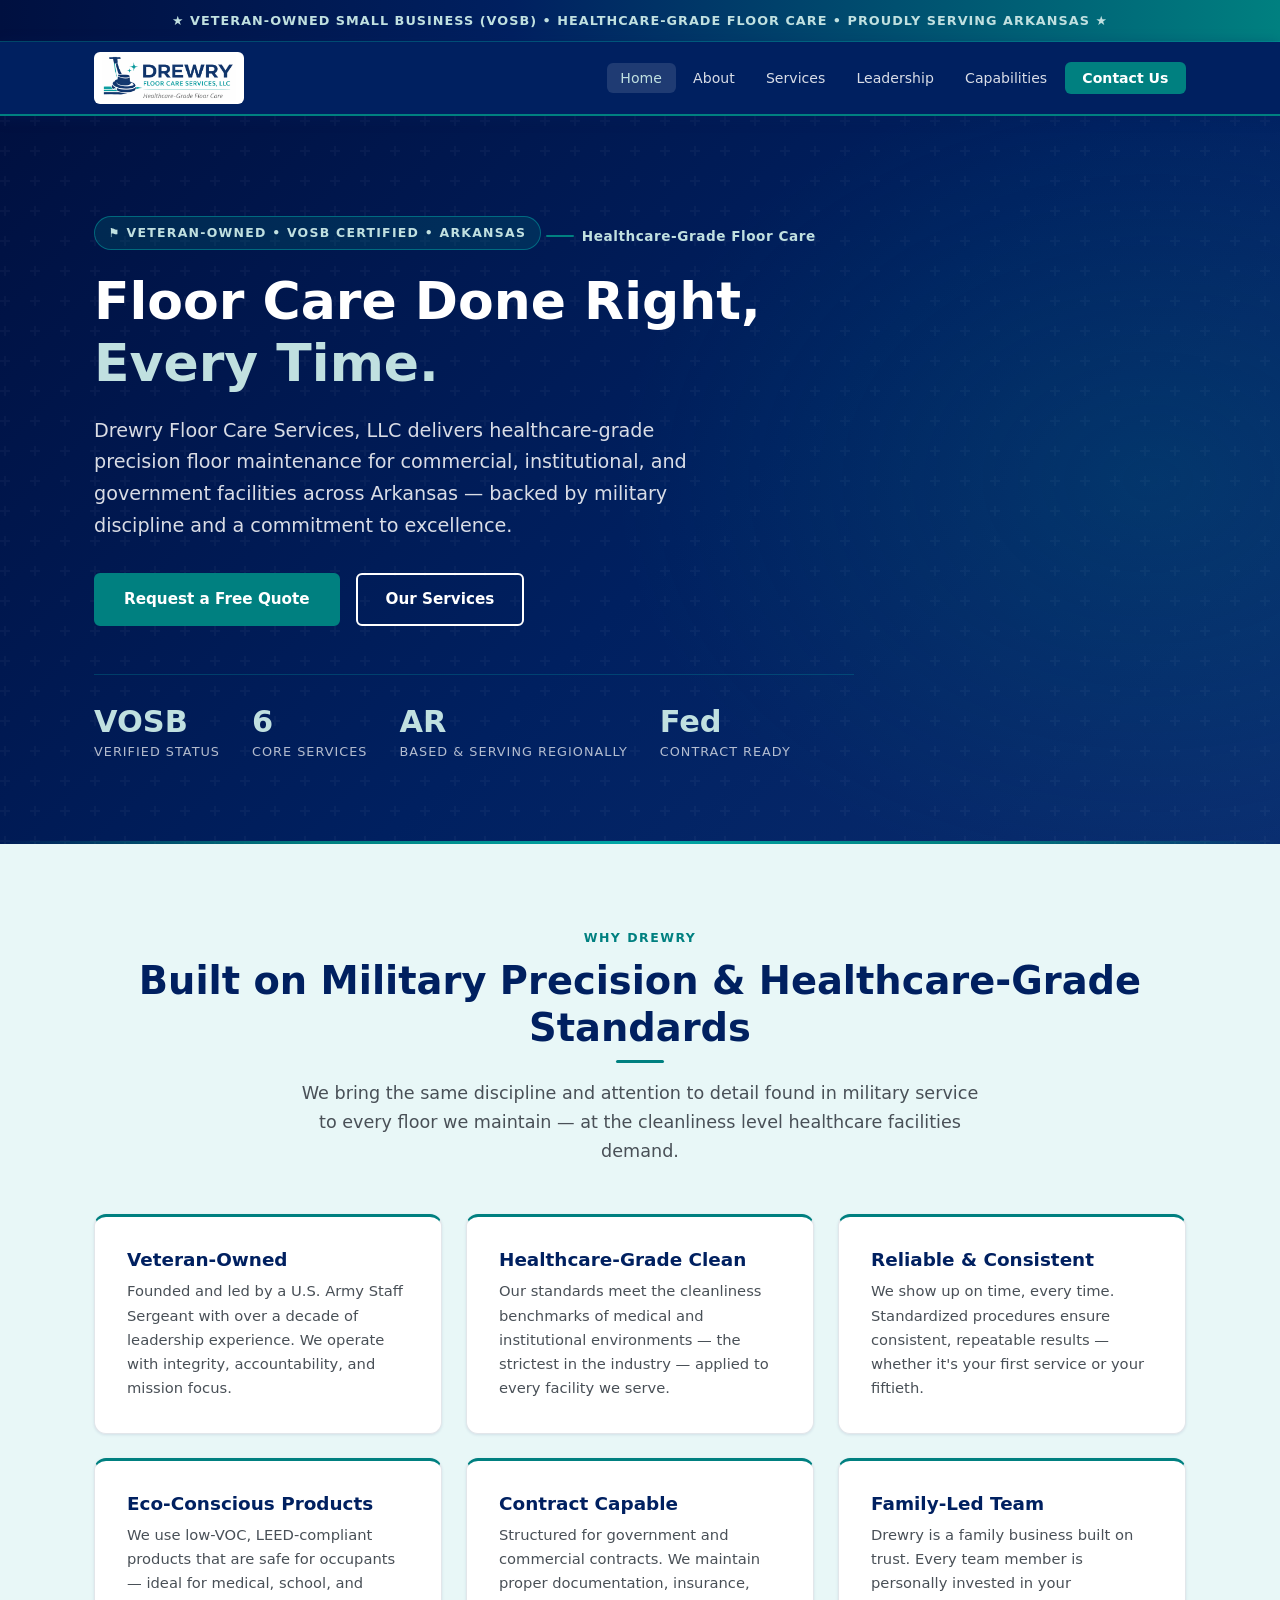
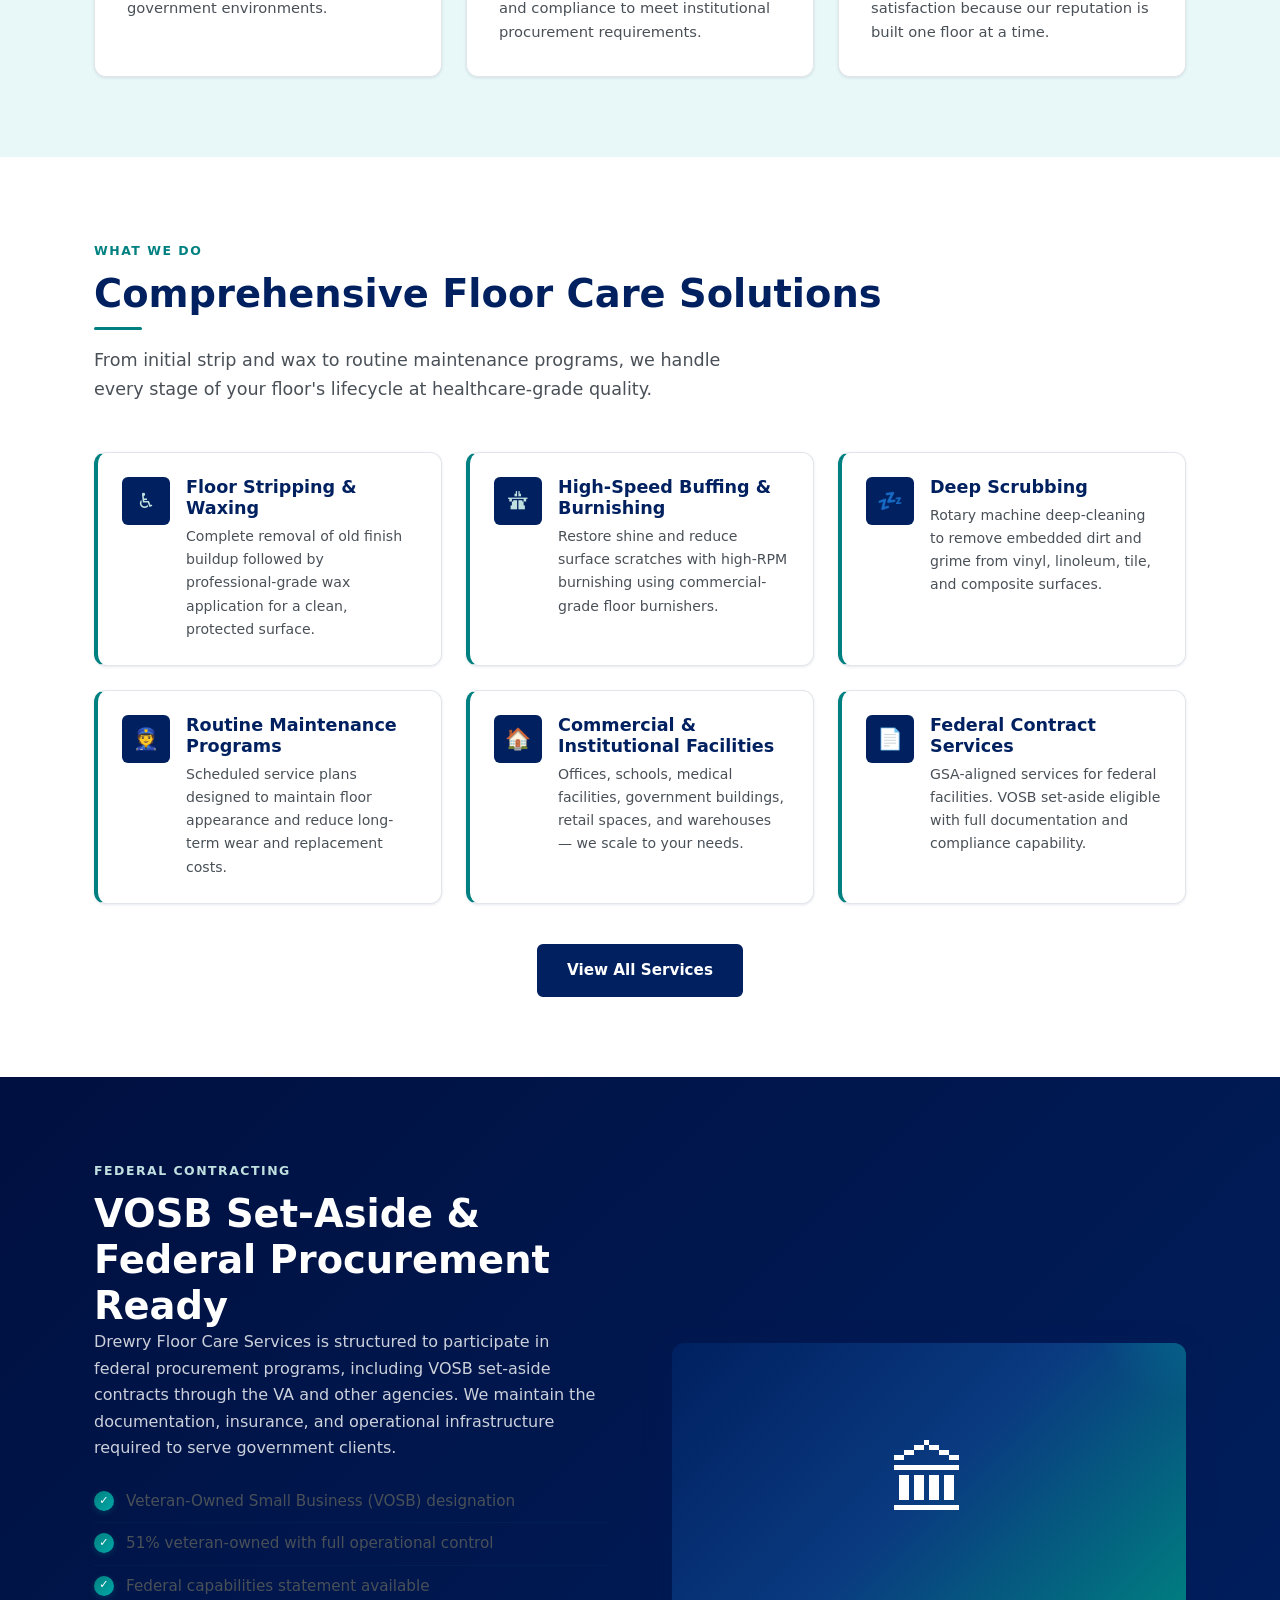
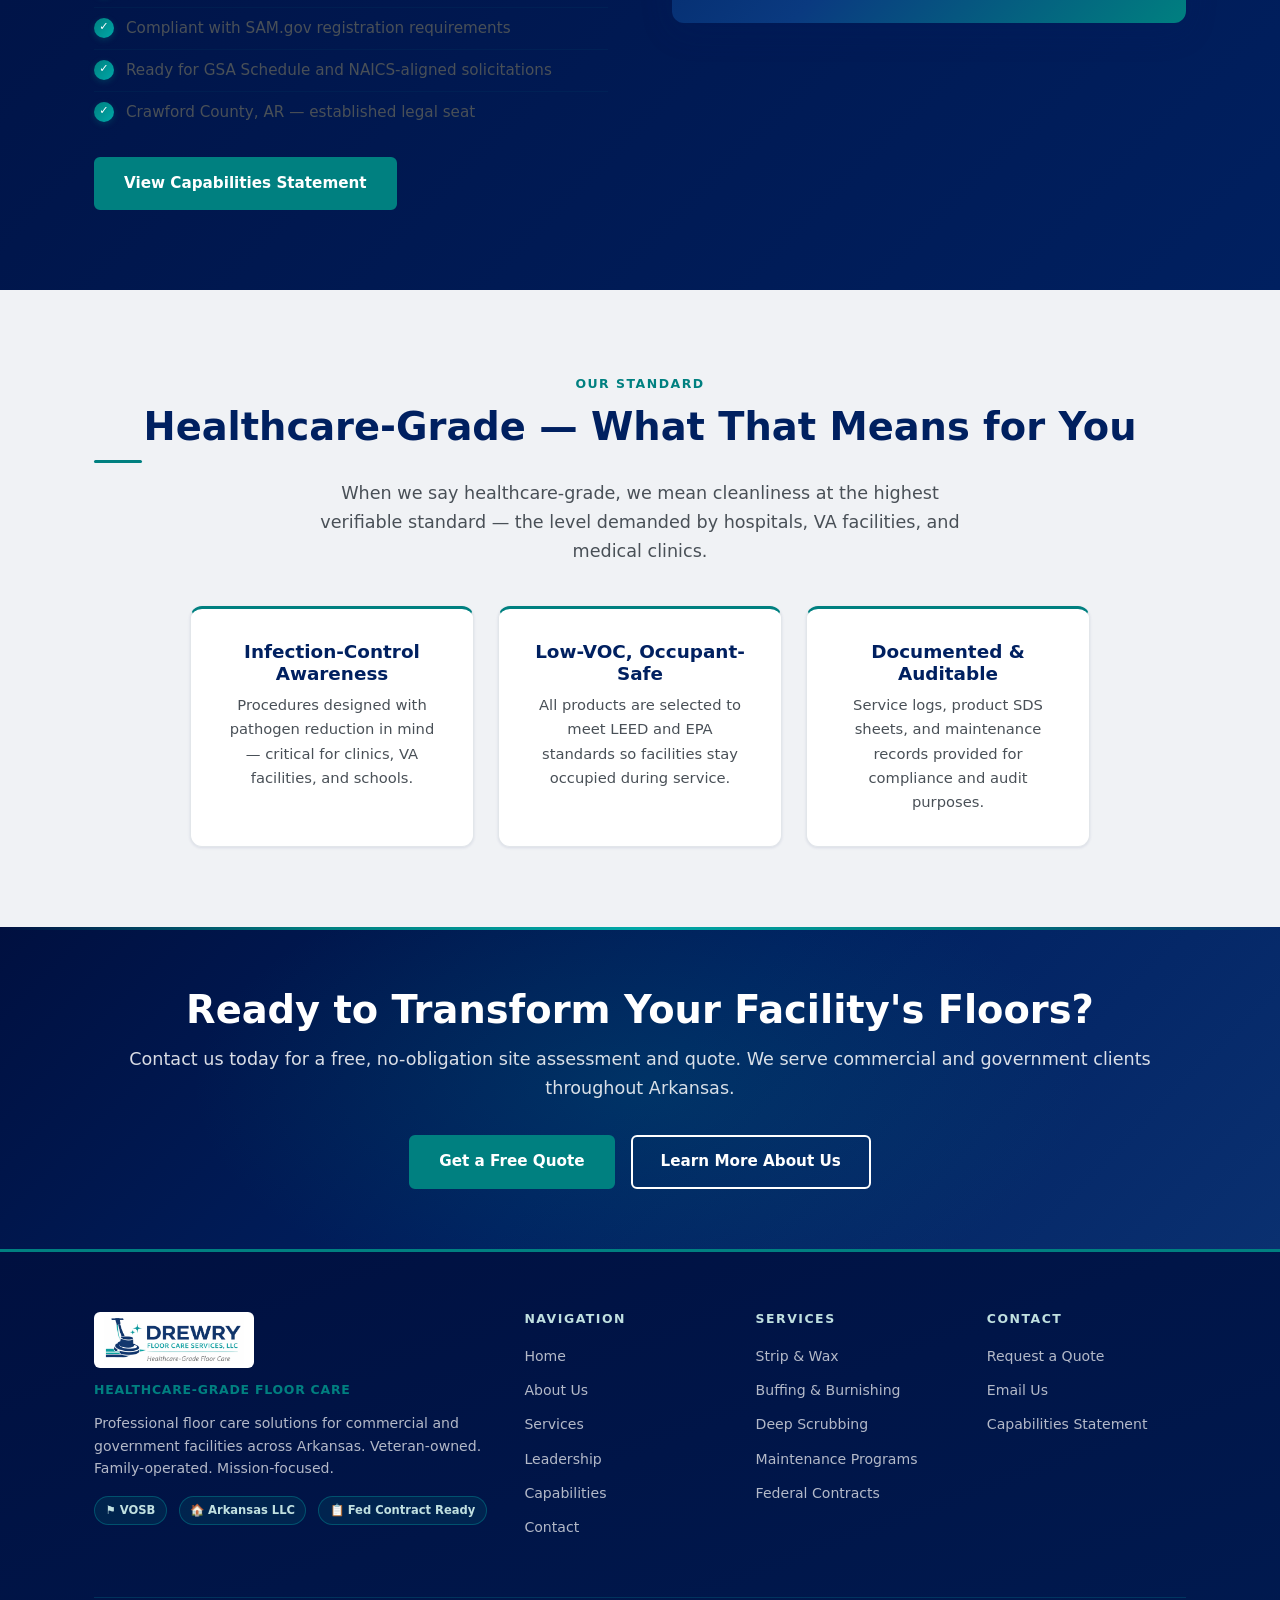
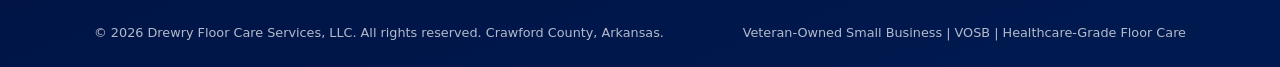
==== commit a527d48b: "Add files via upload" ====
--- a/index.html
+++ b/index.html
@@ -77,32 +77,26 @@
     </div>
     <div class="card-grid card-grid-3">
       <div class="card">
-        <div class="card-icon">&#9873;</div>
         <h3>Veteran-Owned</h3>
         <p>Founded and led by a U.S. Army Staff Sergeant with over a decade of leadership experience. We operate with integrity, accountability, and mission focus.</p>
       </div>
       <div class="card">
-        <div class="card-icon">&#127973;</div>
         <h3>Healthcare-Grade Clean</h3>
         <p>Our standards meet the cleanliness benchmarks of medical and institutional environments — the strictest in the industry — applied to every facility we serve.</p>
       </div>
       <div class="card">
-        <div class="card-icon">&#10003;</div>
         <h3>Reliable &amp; Consistent</h3>
         <p>We show up on time, every time. Standardized procedures ensure consistent, repeatable results — whether it's your first service or your fiftieth.</p>
       </div>
       <div class="card">
-        <div class="card-icon">&#127807;</div>
         <h3>Eco-Conscious Products</h3>
         <p>We use low-VOC, LEED-compliant products that are safe for occupants — ideal for medical, school, and government environments.</p>
       </div>
       <div class="card">
-        <div class="card-icon">&#128203;</div>
         <h3>Contract Capable</h3>
         <p>Structured for government and commercial contracts. We maintain proper documentation, insurance, and compliance to meet institutional procurement requirements.</p>
       </div>
       <div class="card">
-        <div class="card-icon">&#128100;</div>
         <h3>Family-Led Team</h3>
         <p>Drewry is a family business built on trust. Every team member is personally invested in your satisfaction because our reputation is built one floor at a time.</p>
       </div>
@@ -201,17 +195,14 @@
     <p class="section-intro" style="margin:0 auto 2.5rem;">When we say healthcare-grade, we mean cleanliness at the highest verifiable standard — the level demanded by hospitals, VA facilities, and medical clinics.</p>
     <div class="card-grid card-grid-3" style="max-width:900px;margin:0 auto;">
       <div class="card">
-        <div class="card-icon">&#128137;</div>
         <h3>Infection-Control Awareness</h3>
         <p>Procedures designed with pathogen reduction in mind — critical for clinics, VA facilities, and schools.</p>
       </div>
       <div class="card">
-        <div class="card-icon">&#9851;</div>
         <h3>Low-VOC, Occupant-Safe</h3>
         <p>All products are selected to meet LEED and EPA standards so facilities stay occupied during service.</p>
       </div>
       <div class="card">
-        <div class="card-icon">&#128203;</div>
         <h3>Documented &amp; Auditable</h3>
         <p>Service logs, product SDS sheets, and maintenance records provided for compliance and audit purposes.</p>
       </div>
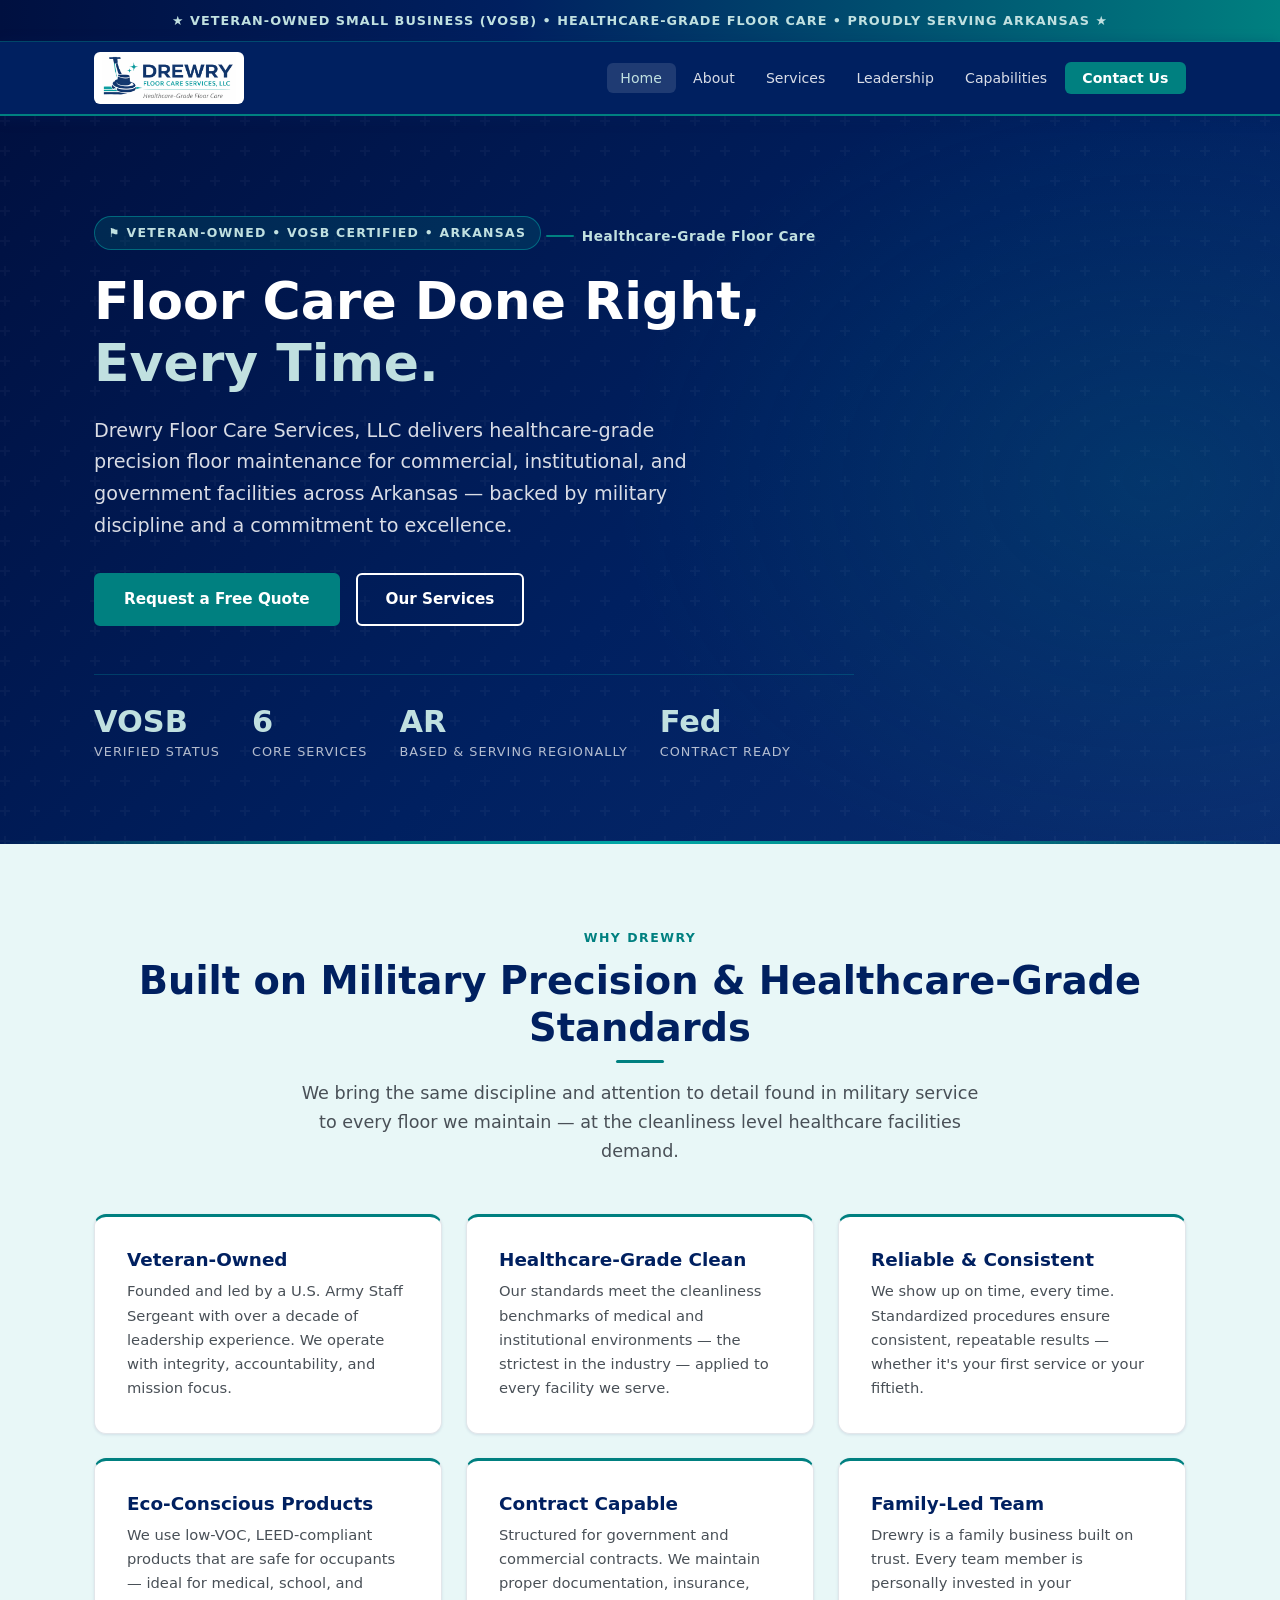
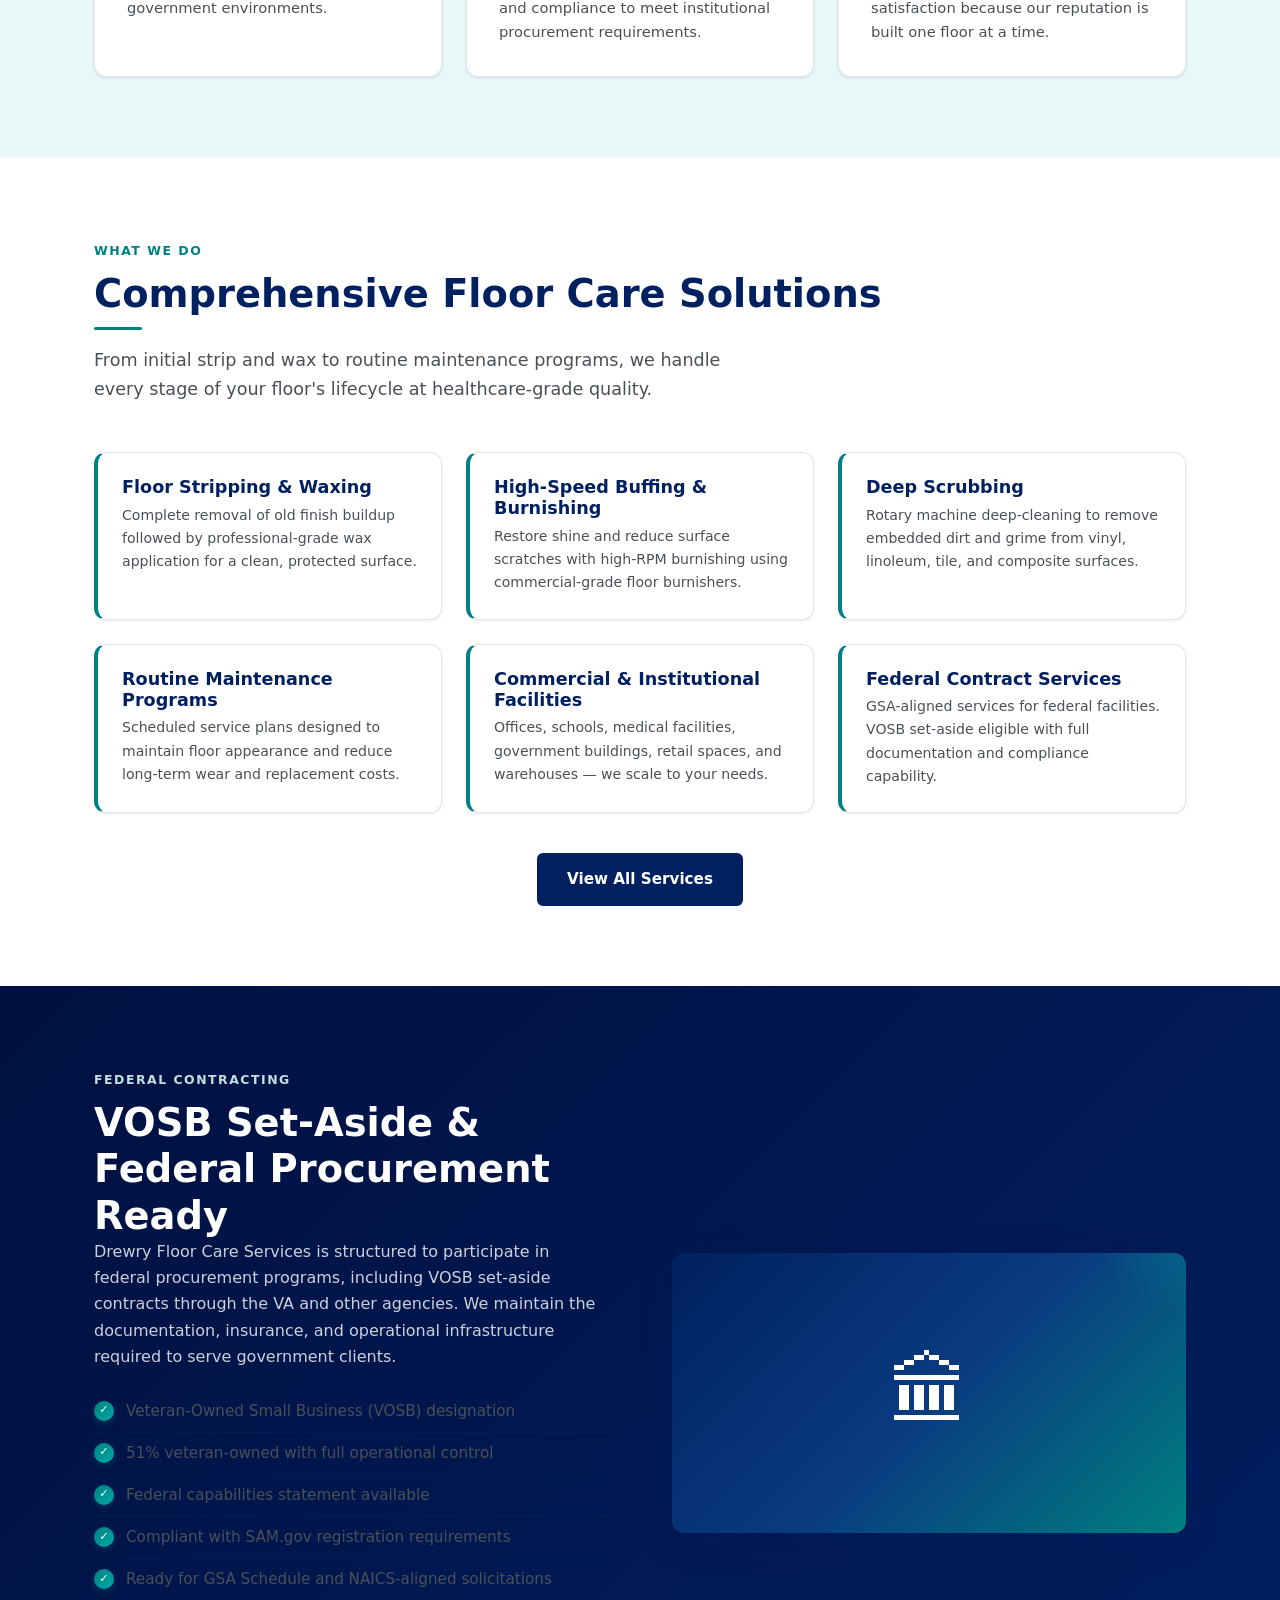
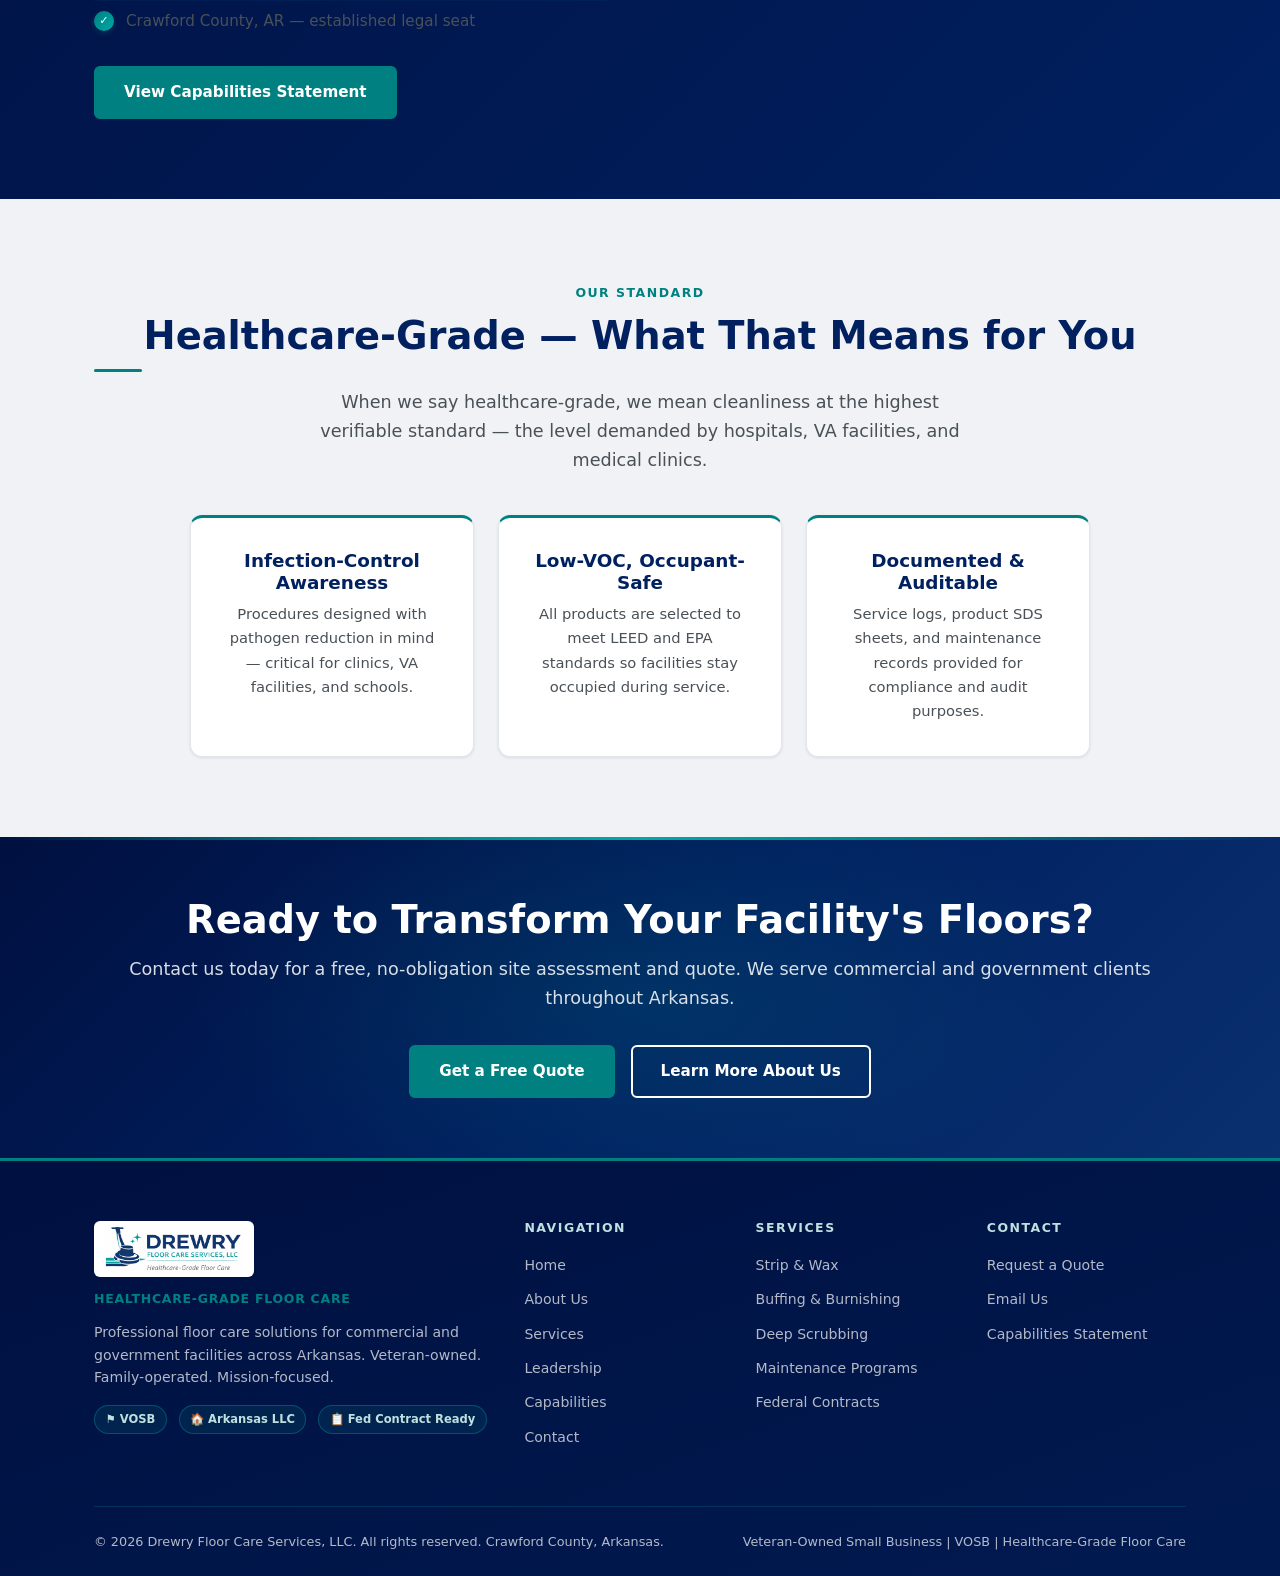
==== commit eae1a420: "Add files via upload" ====
--- a/index.html
+++ b/index.html
@@ -114,42 +114,36 @@
     </div>
     <div class="services-list">
       <div class="service-item">
-        <div class="service-icon">&#9855;</div>
         <div class="service-body">
           <h4>Floor Stripping &amp; Waxing</h4>
           <p>Complete removal of old finish buildup followed by professional-grade wax application for a clean, protected surface.</p>
         </div>
       </div>
       <div class="service-item">
-        <div class="service-icon">&#128739;</div>
         <div class="service-body">
           <h4>High-Speed Buffing &amp; Burnishing</h4>
           <p>Restore shine and reduce surface scratches with high-RPM burnishing using commercial-grade floor burnishers.</p>
         </div>
       </div>
       <div class="service-item">
-        <div class="service-icon">&#128164;</div>
         <div class="service-body">
           <h4>Deep Scrubbing</h4>
           <p>Rotary machine deep-cleaning to remove embedded dirt and grime from vinyl, linoleum, tile, and composite surfaces.</p>
         </div>
       </div>
       <div class="service-item">
-        <div class="service-icon">&#128110;</div>
         <div class="service-body">
           <h4>Routine Maintenance Programs</h4>
           <p>Scheduled service plans designed to maintain floor appearance and reduce long-term wear and replacement costs.</p>
         </div>
       </div>
       <div class="service-item">
-        <div class="service-icon">&#127968;</div>
         <div class="service-body">
           <h4>Commercial &amp; Institutional Facilities</h4>
           <p>Offices, schools, medical facilities, government buildings, retail spaces, and warehouses — we scale to your needs.</p>
         </div>
       </div>
       <div class="service-item">
-        <div class="service-icon">&#128196;</div>
         <div class="service-body">
           <h4>Federal Contract Services</h4>
           <p>GSA-aligned services for federal facilities. VOSB set-aside eligible with full documentation and compliance capability.</p>
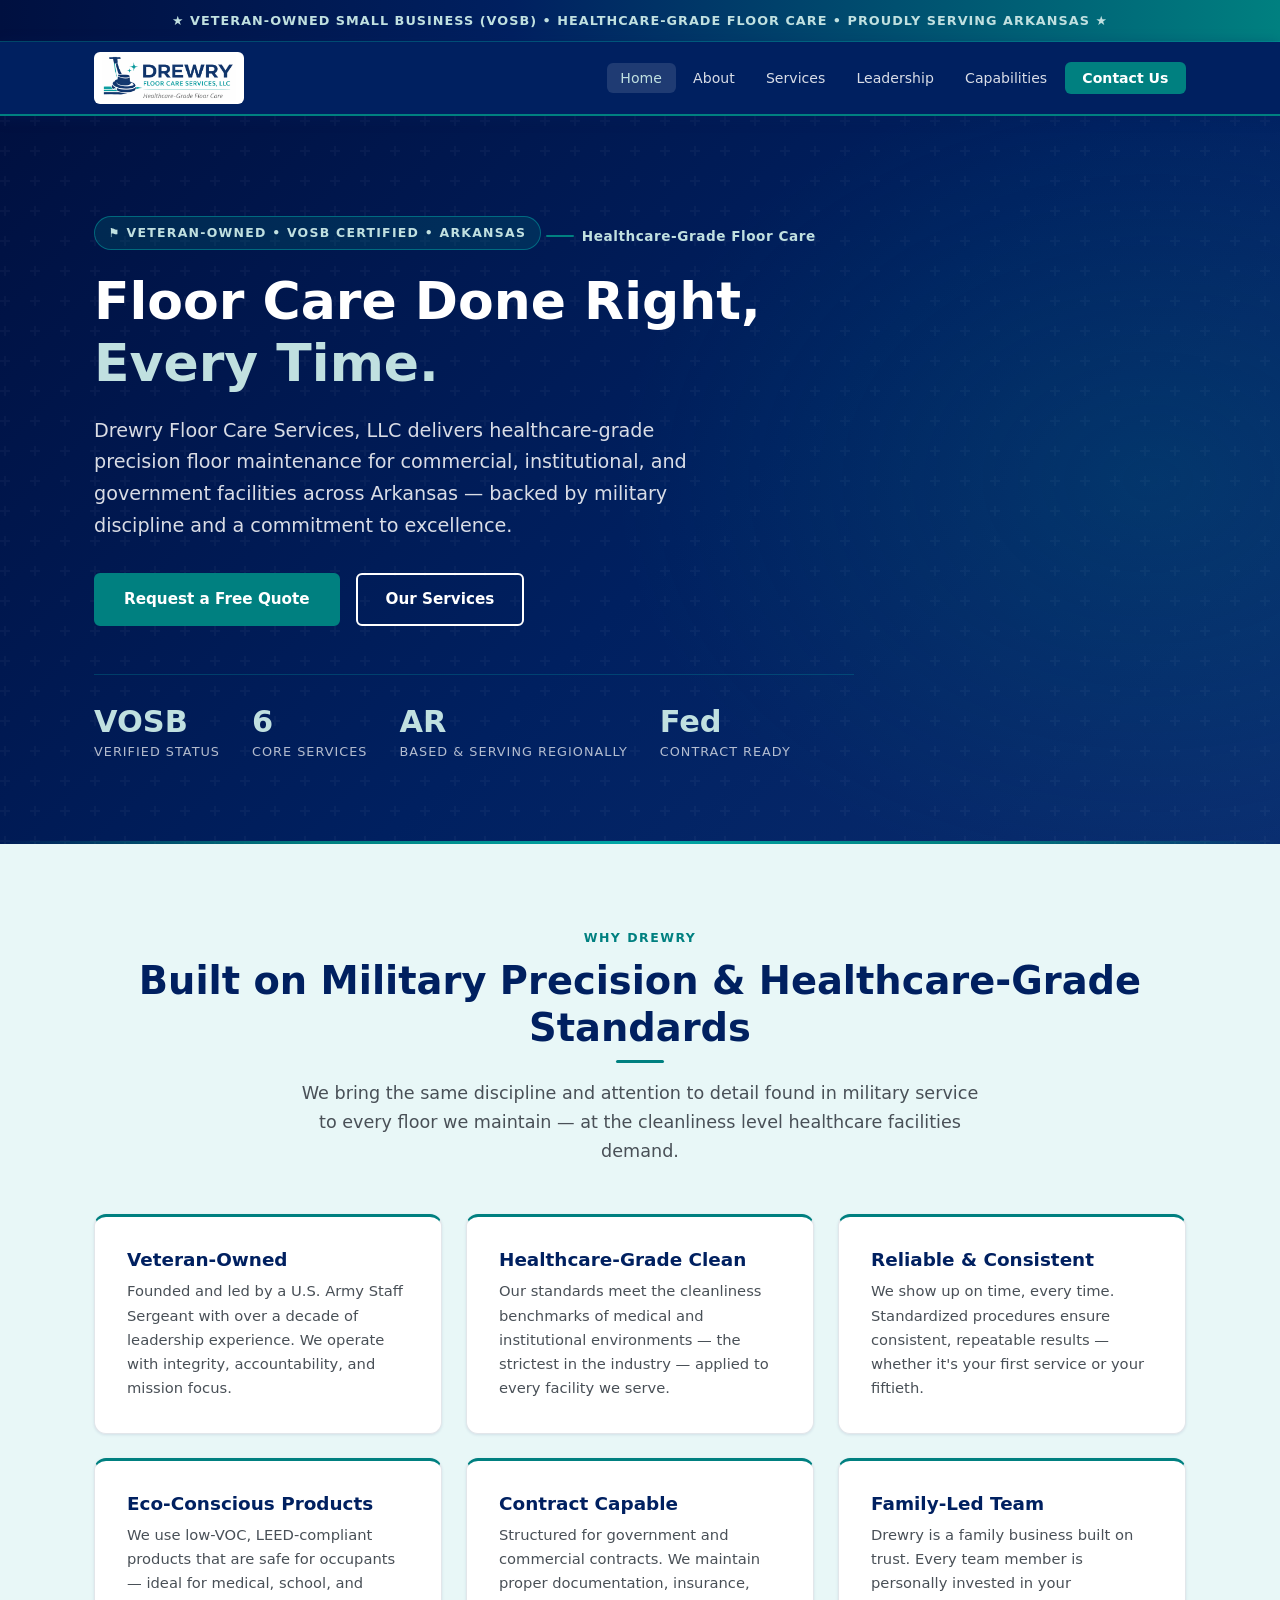
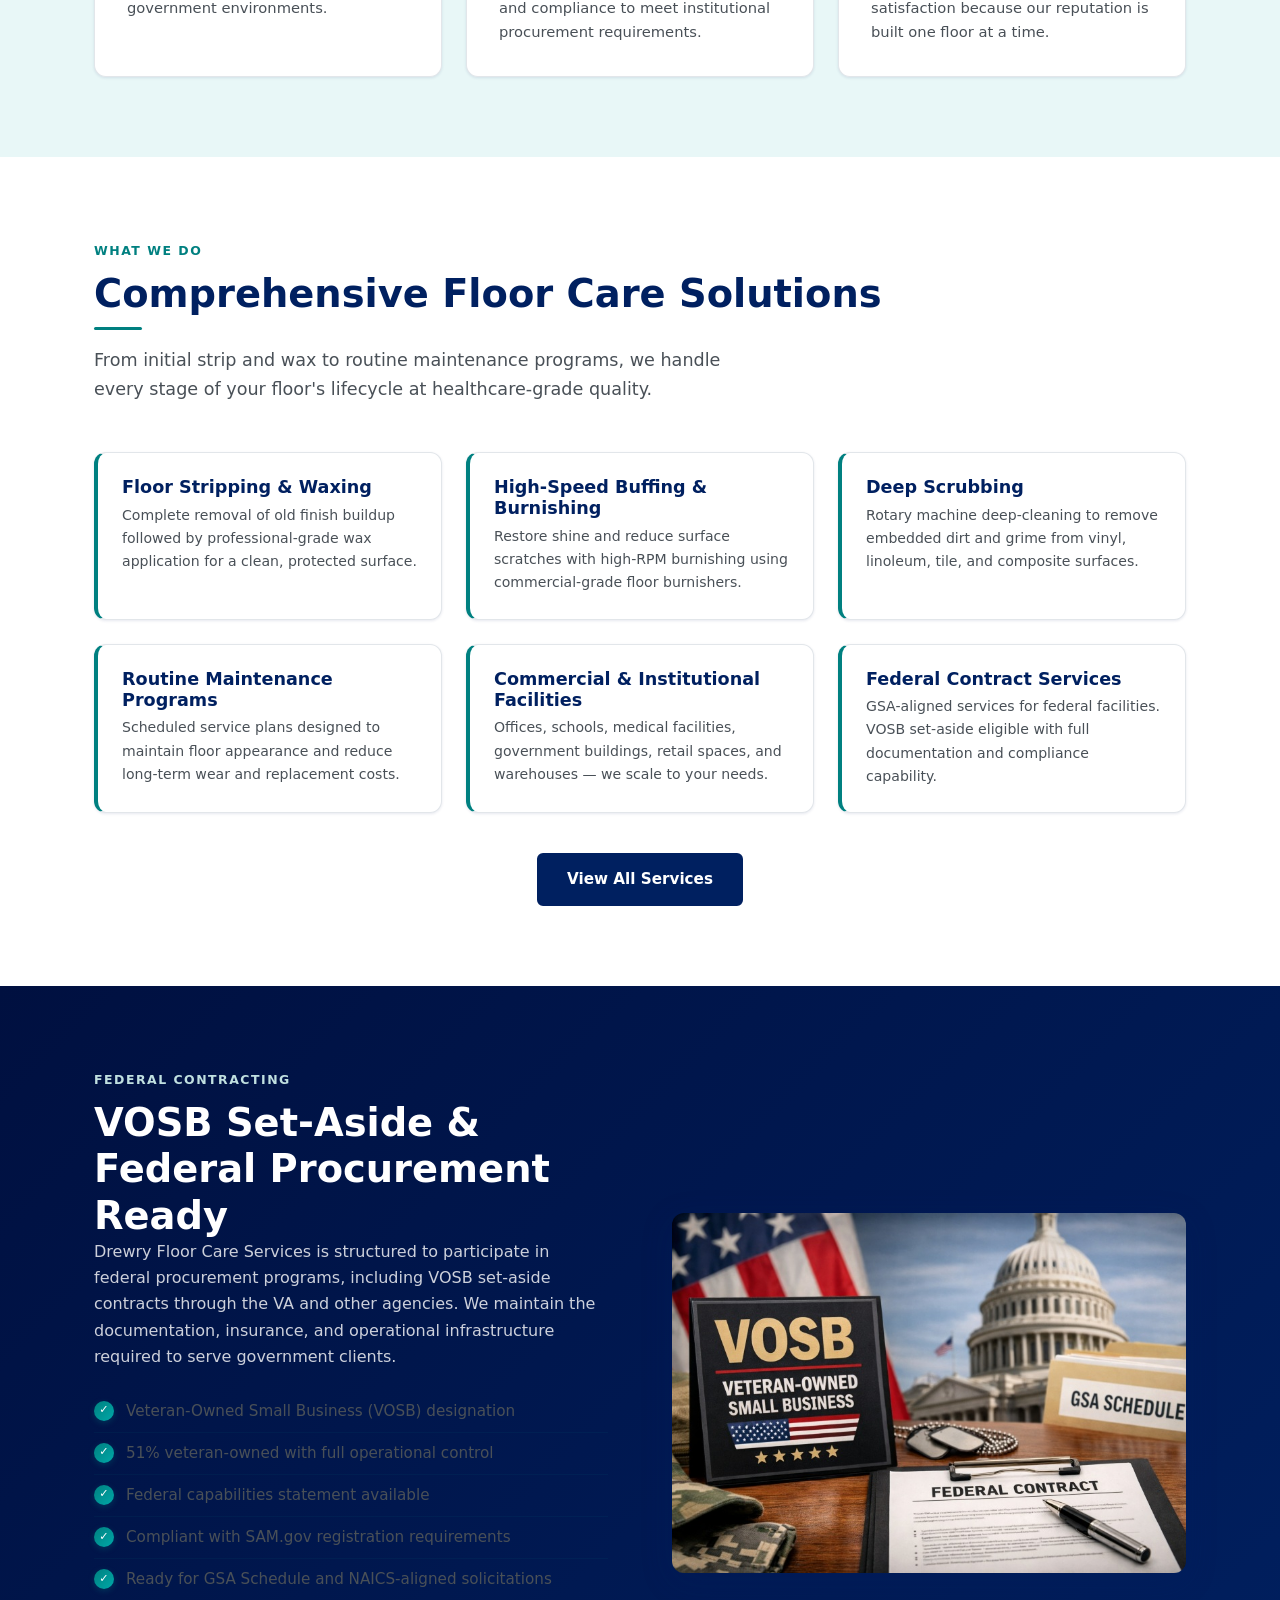
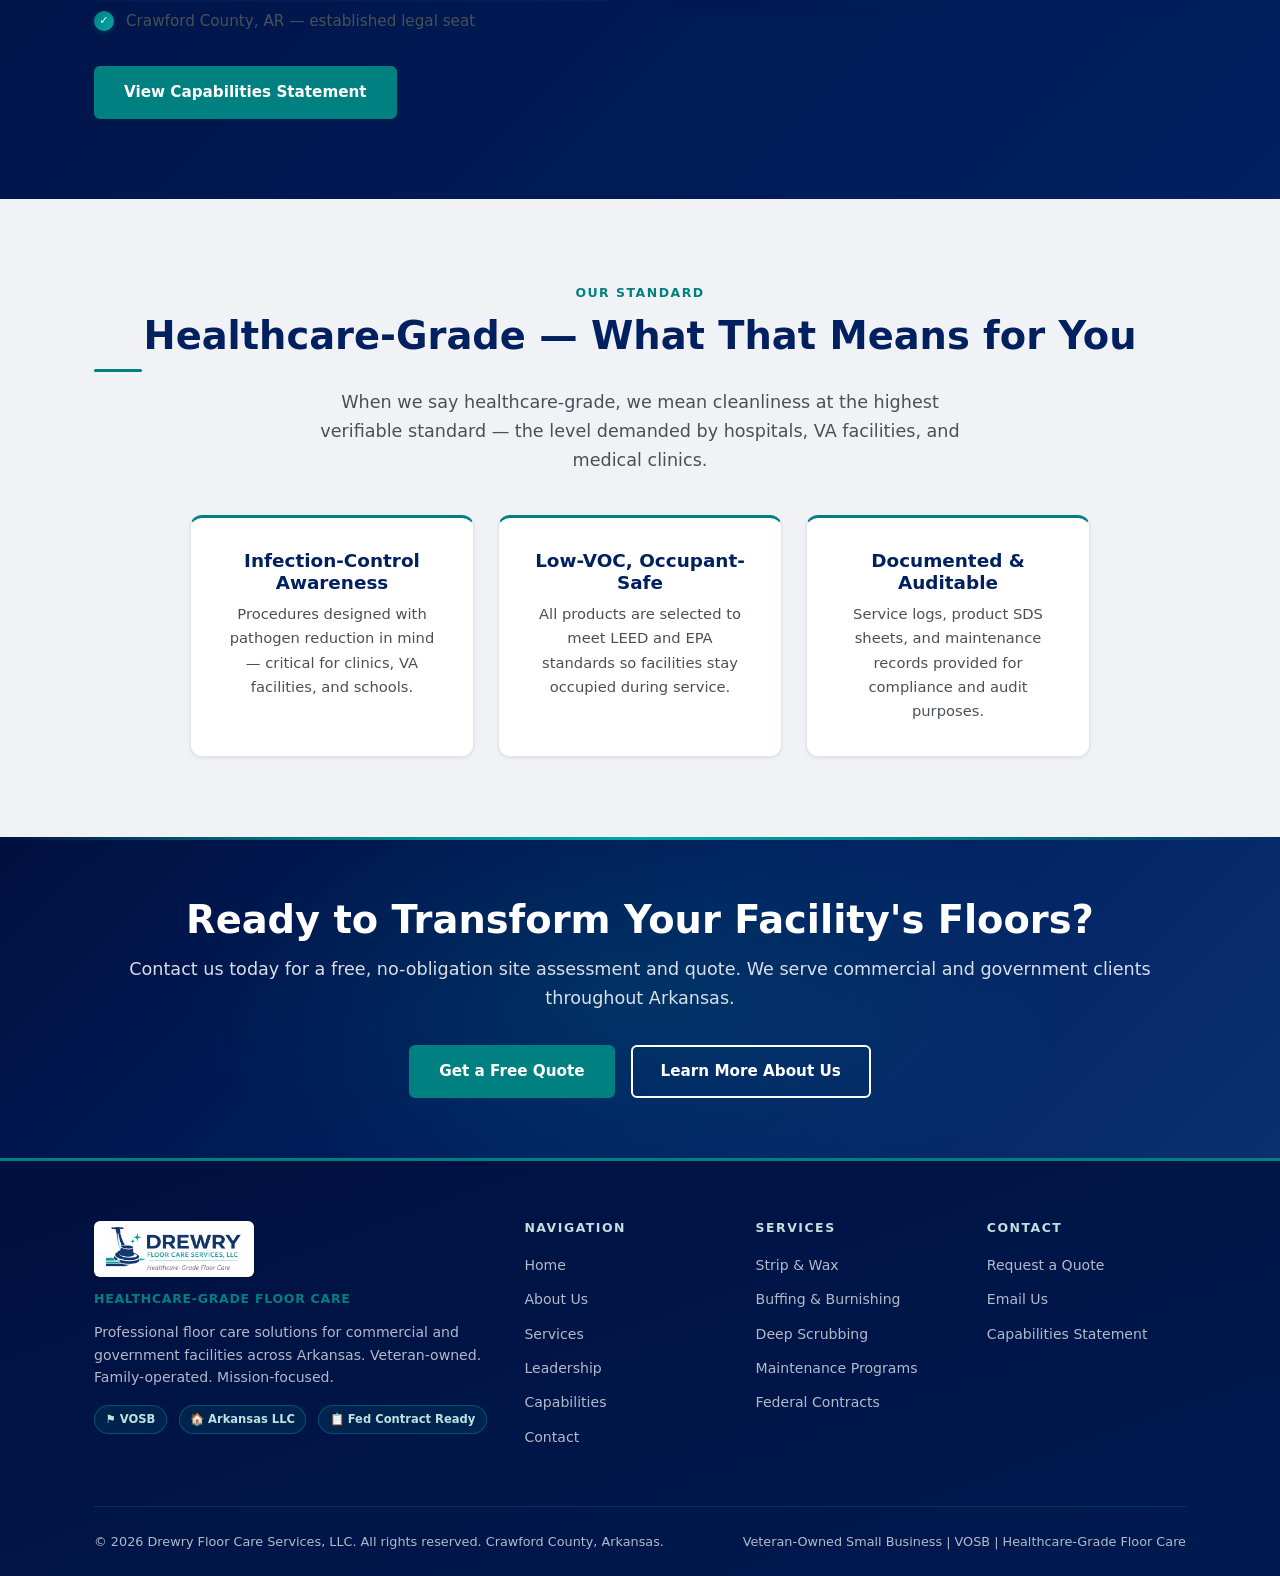
==== commit ef87626e: "Add files via upload" ====
--- a/index.html
+++ b/index.html
@@ -12,6 +12,59 @@
   <meta property="og:image" content="logo.png" />
   <link rel="stylesheet" href="styles.css" />
   <link rel="canonical" href="https://drewryfloorcare.github.io/" />
+
+  <!-- LocalBusiness Schema Markup — helps Google understand and rank the business -->
+  <script type="application/ld+json">
+  {
+    "@context": "https://schema.org",
+    "@type": "ProfessionalService",
+    "@id": "https://drewryfloorcare.github.io/#localbusiness",
+    "name": "Drewry Floor Care Services, LLC",
+    "url": "https://drewryfloorcare.github.io/",
+    "logo": "https://drewryfloorcare.github.io/logo.png",
+    "image": "https://drewryfloorcare.github.io/team-photo.jpg",
+    "description": "Veteran-owned small business delivering healthcare-grade commercial floor care for institutional, commercial, and government facilities across Arkansas.",
+    "telephone": "",
+    "email": "michael@drewryfloors.com",
+    "address": {
+      "@type": "PostalAddress",
+      "addressLocality": "Crawford County",
+      "addressRegion": "AR",
+      "addressCountry": "US"
+    },
+    "areaServed": {
+      "@type": "State",
+      "name": "Arkansas"
+    },
+    "priceRange": "$$",
+    "openingHoursSpecification": {
+      "@type": "OpeningHoursSpecification",
+      "dayOfWeek": ["Monday","Tuesday","Wednesday","Thursday","Friday"],
+      "opens": "08:00",
+      "closes": "17:00"
+    },
+    "founder": {
+      "@type": "Person",
+      "name": "Michael Drewry"
+    },
+    "keywords": "floor care, commercial floor care, Arkansas, healthcare grade floor care, floor stripping, floor waxing, floor buffing, veteran owned business, VOSB",
+    "hasOfferCatalog": {
+      "@type": "OfferCatalog",
+      "name": "Floor Care Services",
+      "itemListElement": [
+        {"@type": "Offer", "itemOffered": {"@type": "Service", "name": "Strip & Wax"}},
+        {"@type": "Offer", "itemOffered": {"@type": "Service", "name": "Buffing & Burnishing"}},
+        {"@type": "Offer", "itemOffered": {"@type": "Service", "name": "Scrubbing & Recoating"}},
+        {"@type": "Offer", "itemOffered": {"@type": "Service", "name": "Deep Scrubbing"}},
+        {"@type": "Offer", "itemOffered": {"@type": "Service", "name": "Floor Sealing"}},
+        {"@type": "Offer", "itemOffered": {"@type": "Service", "name": "Carpet Care"}}
+      ]
+    },
+    "sameAs": [
+      "https://drewryfloorcare.github.io/"
+    ]
+  }
+  </script>
 </head>
 <body>
 
@@ -176,7 +229,11 @@
           <a href="capabilities.html" class="btn btn-primary">View Capabilities Statement</a>
         </div>
       </div>
-      <div class="feature-visual">&#127963;</div>
+      <div style="border-radius:12px; overflow:hidden; box-shadow:0 8px 32px rgba(0,32,96,.20);">
+        <img src="images/federal-contracting.jpg"
+             alt="VOSB Federal Contracting — Drewry Floor Care Services, LLC"
+             style="width:100%; height:360px; object-fit:cover; object-position:center; display:block;" />
+      </div>
     </div>
   </div>
 </section>
